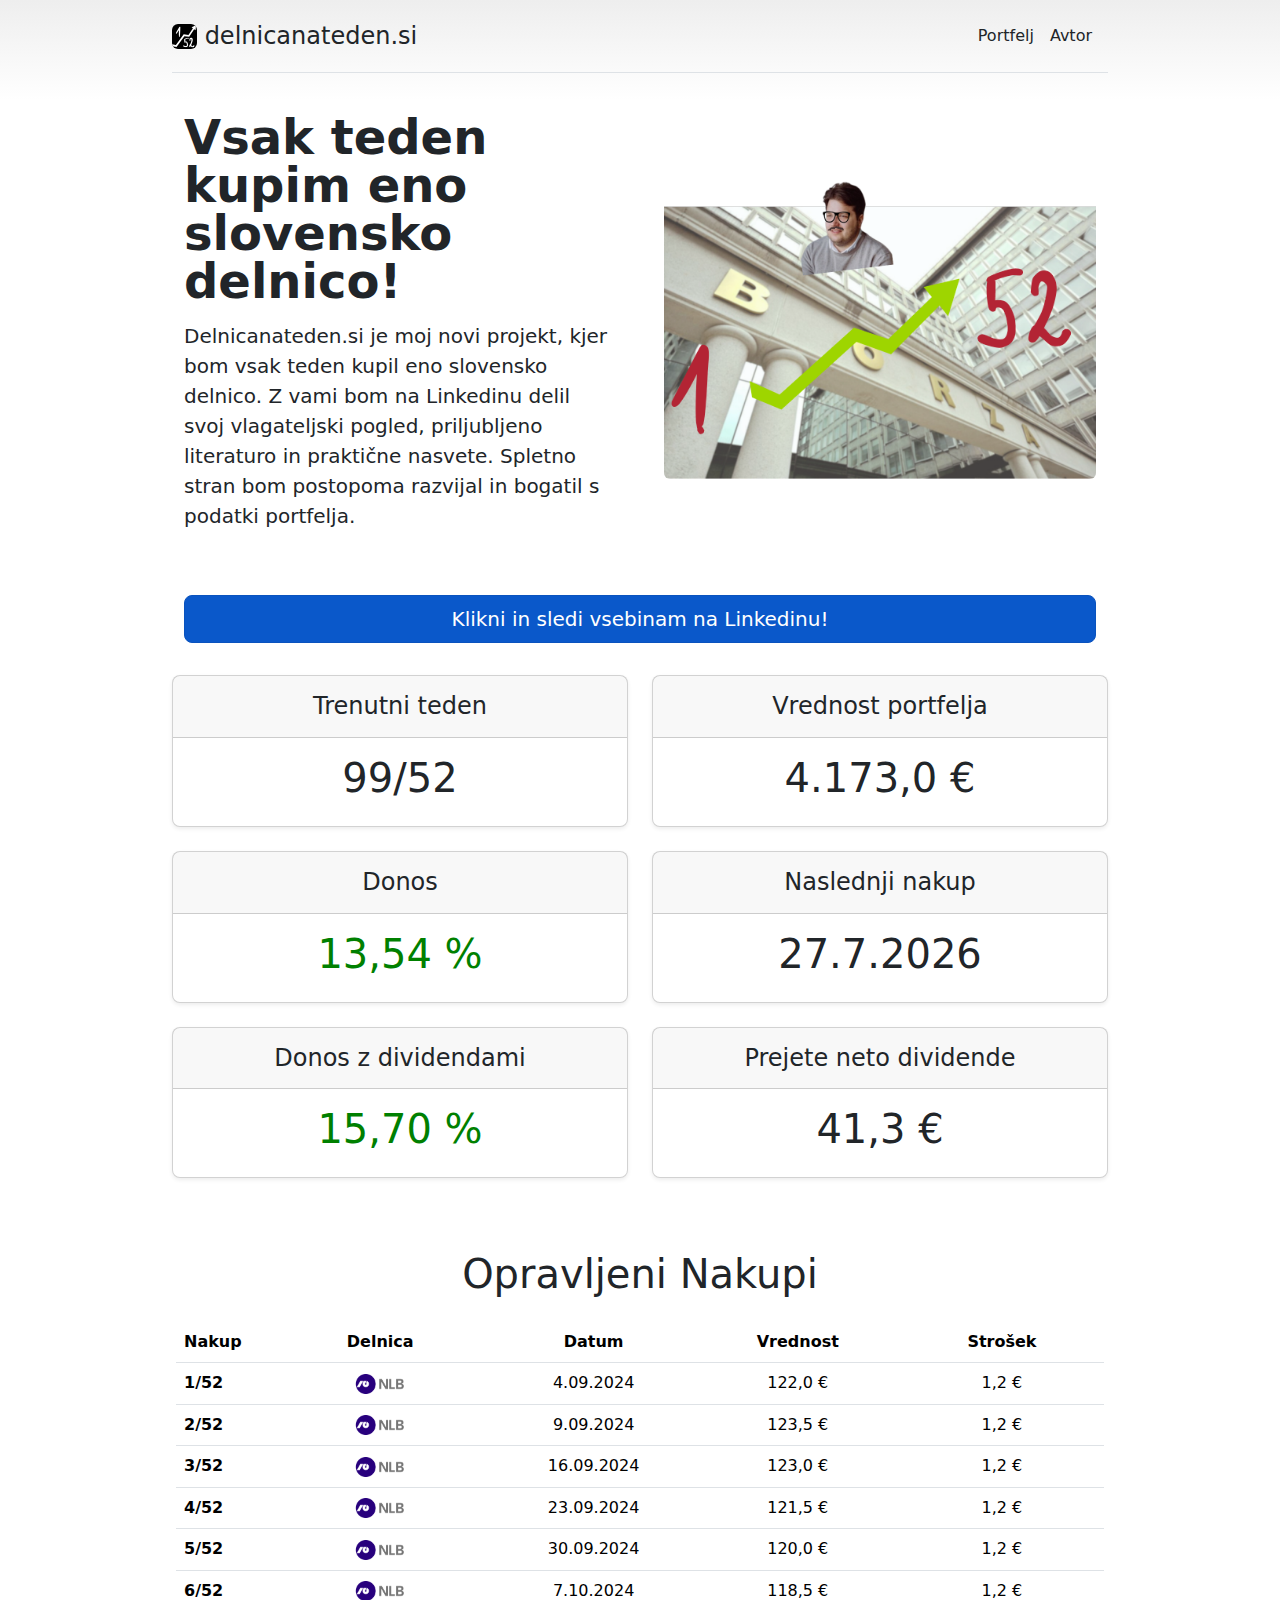
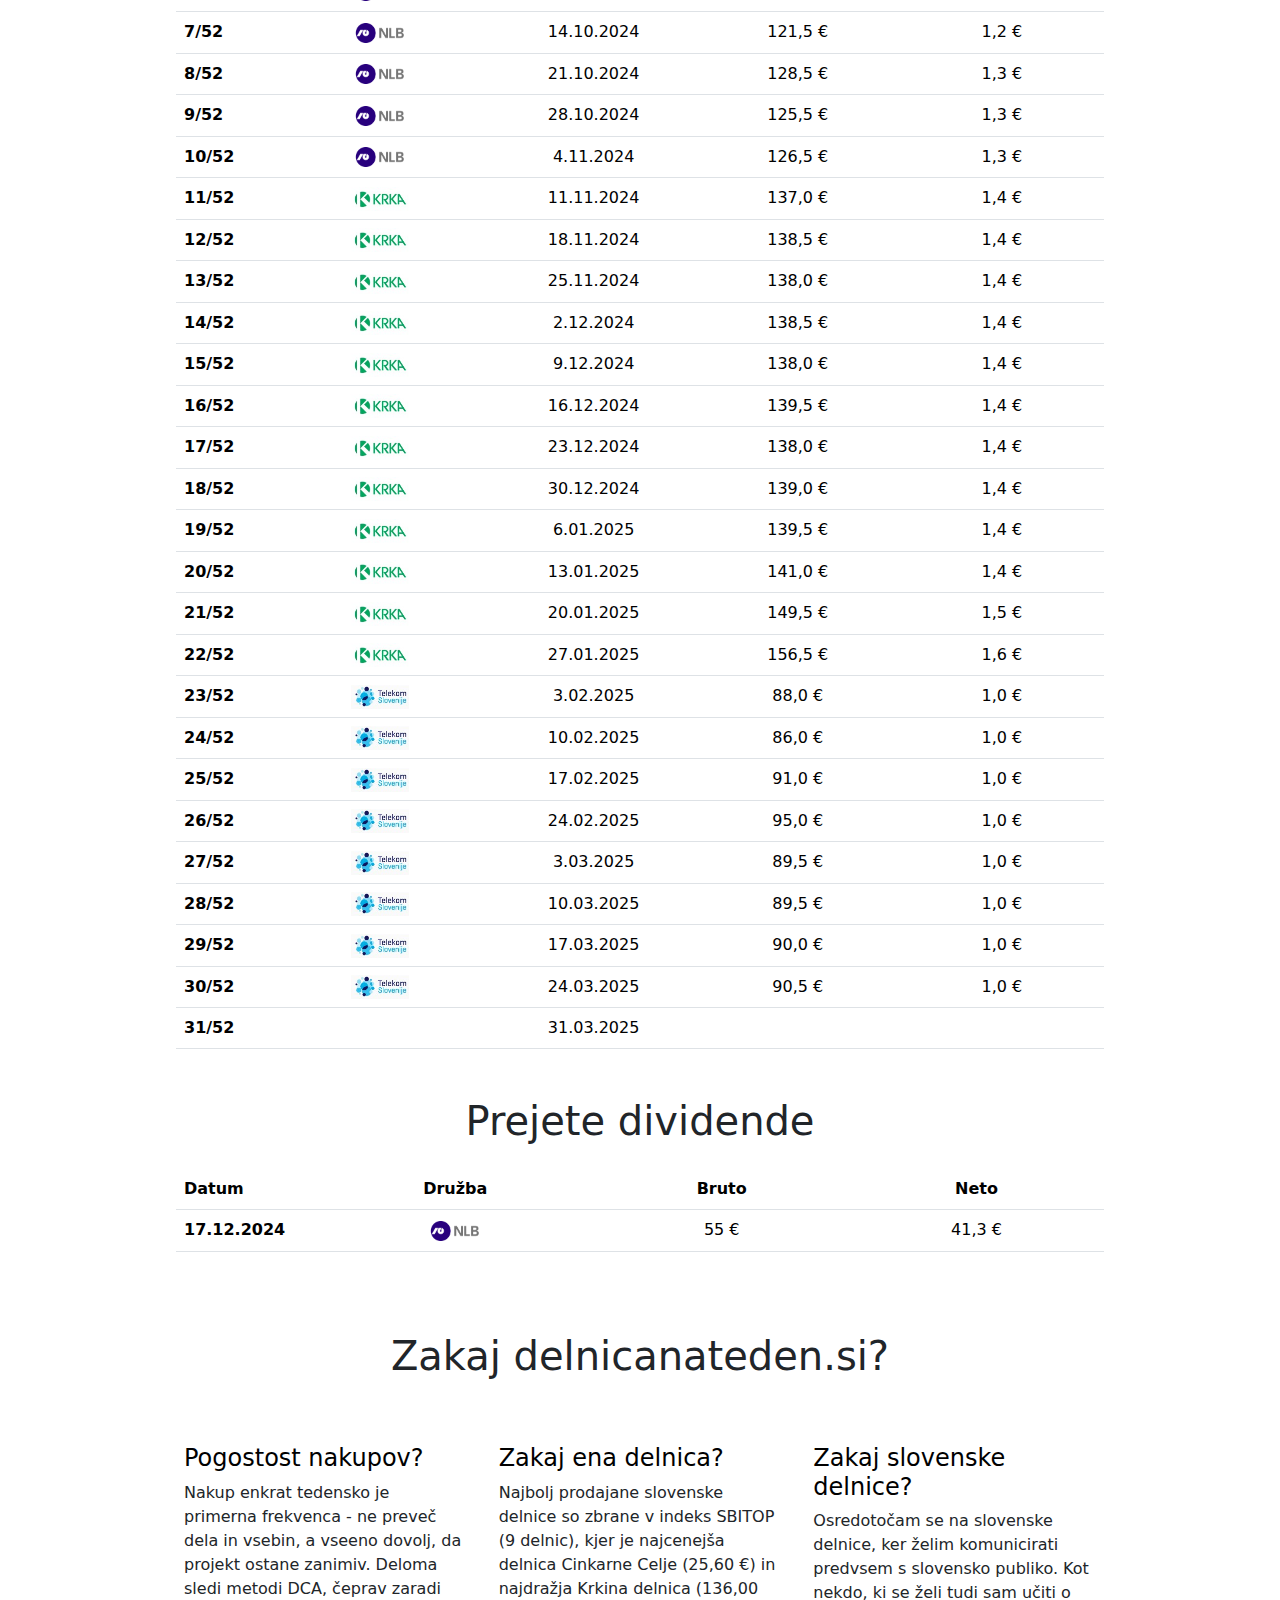
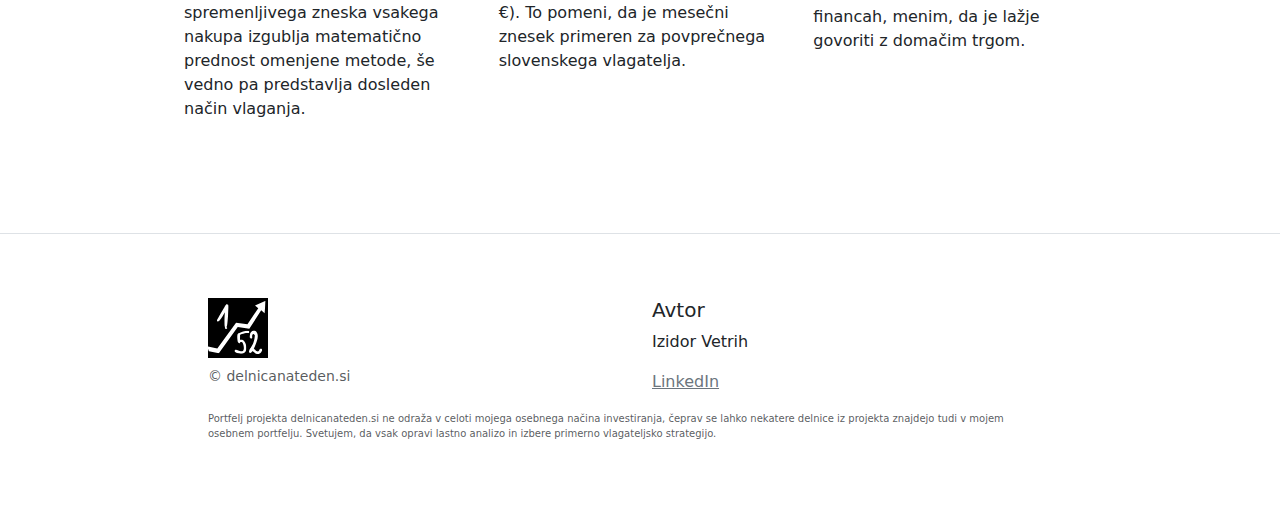
==== index.html @ e88f07f1 "linkedin, dividende, calcs" ====
<!DOCTYPE html>
<html lang="en">
  <head>
    <meta charset="UTF-8" />
    <meta name="viewport" content="width=device-width, initial-scale=1.0" />
    <title>delnicanateden.si</title>
    <link rel="icon" type="image/x-icon" href="./sources/favicon.ico" />
    <link
      href="https://cdn.jsdelivr.net/npm/bootstrap@5.3.3/dist/css/bootstrap.min.css"
      rel="stylesheet"
      integrity="sha384-QWTKZyjpPEjISv5WaRU9OFeRpok6YctnYmDr5pNlyT2bRjXh0JMhjY6hW+ALEwIH"
      crossorigin="anonymous"
    />
    <link href="./styles.css" rel="stylesheet" />
  </head>
  <body>
    <header>
      <div class="container py-3 mb-1 pb-0" id="header-fixed">
        <div
          class="d-flex flex-column flex-md-row align-items-center pb-3 mb-4 border-bottom"
        >
          <a
            href=""
            class="d-flex align-items-center text-dark text-decoration-none"
          >
            <img
              src="./sources/BW of delnicanateden logo 200px.svg"
              class="rounded"
              alt="bw-logo"
              height="25"
            />
            <span class="fs-4">&nbspdelnicanateden.si</span>
          </a>

          <nav class="d-inline-flex mt-2 mt-md-0 ms-md-auto">
            <a class="me-3 py-2 text-dark text-decoration-none" href="#portfelj"
              >Portfelj</a
            >
            <a class="me-3 py-2 text-dark text-decoration-none" href="#footer"
              >Avtor</a
            >
          </nav>
        </div>
      </div>
    </header>

    <section id="opis">
      <div class="container col-xxl-8 px-4 py-3">
        <div
          class="row flex-lg-row-reverse align-items-center g-5 pb-3 justify-content-center"
        >
          <div class="col-10 col-sm-8 col-lg-6">
            <img
              src="./sources/borza_mix.png"
              class="col-12 d-block mx-lg-auto img-fluid rounded"
              alt="borza"
              loading="lazy"
            />
          </div>

          <div class="col-lg-6">
            <h1 class="display-5 fw-bold lh-1 mb-3">
              Vsak teden kupim eno slovensko delnico!
            </h1>
            <p class="lead">
              Delnicanateden.si je moj novi projekt, kjer bom vsak teden kupil
              eno slovensko delnico. Z vami bom na Linkedinu delil svoj
              vlagateljski pogled, priljubljeno literaturo in praktične nasvete.
              Spletno stran bom postopoma razvijal in bogatil s podatki
              portfelja.
            </p>
          </div>
        </div>
      </div>
    </section>

    <div class="container col-xxl-8 px-4 py-3">
      <div class="d-grid">
        <a
          href="https://www.linkedin.com/in/ivetrih/"
          class="btn btn-primary btn-lg active"
          role="button"
          aria-pressed="true"
          >Klikni in sledi vsebinam na Linkedinu!</a
        >
      </div>
    </div>

    <section id="portfelj">
      <div class="container py-3">
        <div class="row row-cols-1 row-cols-md-2 mb-3 text-center">
          <div class="col">
            <div class="card mb-4 rounded-3 shadow-sm">
              <div class="card-header py-3">
                <h4 class="my-0 fw-normal">Trenutni teden</h4>
              </div>
              <div class="card-body">
                <h1 class="card-title pricing-card-title">0/52</h1>
              </div>
            </div>
          </div>
          <div class="col">
            <div class="card mb-4 rounded-3 shadow-sm">
              <div class="card-header py-3">
                <h4 class="my-0 fw-normal">Vrednost portfelja</h4>
              </div>
              <div class="card-body">
                <h1 class="card-title pricing-card-title">0,0 €</h1>
              </div>
            </div>
          </div>
          <div class="col">
            <div class="card mb-4 rounded-3 shadow-sm">
              <div class="card-header py-3">
                <h4 class="my-0 fw-normal">Donos</h4>
              </div>
              <div class="card-body">
                <h1 class="card-title pricing-card-title" id="rast-portfelja">
                  - %
                </h1>
              </div>
            </div>
          </div>
          <div class="col">
            <div class="card mb-4 rounded-3 shadow-sm">
              <div class="card-header py-3">
                <h4 class="my-0 fw-normal">Naslednji nakup</h4>
              </div>
              <div class="card-body">
                <h1 class="card-title pricing-card-title">DD.MM.YYYY</h1>
              </div>
            </div>
          </div>
          <div class="col">
            <div class="card mb-4 rounded-3 shadow-sm">
              <div class="card-header py-3">
                <h4 class="my-0 fw-normal">Donos z dividendami</h4>
              </div>
              <div class="card-body">
                <h1 class="card-title pricing-card-title" id="totalYield">
                  11,3
                </h1>
              </div>
            </div>
          </div>
          <div class="col">
            <div class="card mb-4 rounded-3 shadow-sm">
              <div class="card-header py-3">
                <h4 class="my-0 fw-normal">Prejete neto dividende</h4>
              </div>
              <div class="card-body">
                <h1 class="card-title pricing-card-title">a €</h1>
              </div>
            </div>
          </div>
        </div>
      </div>
    </section>

    <section id="nakupi">
      <div class="container py-3 px-3">
        <h2 class="display-6 text-center mb-4">Opravljeni Nakupi</h2>

        <div class="table-responsive">
          <table class="table text-center">
            <thead>
              <tr>
                <th style="width: 10%" class="text-start">Nakup</th>
                <th style="width: 24%">Delnica</th>
                <th style="width: 22%">Datum</th>
                <th style="width: 22%">Vrednost</th>
                <th style="width: 22%">Strošek</th>
              </tr>
            </thead>
            <tbody>
              <tr>
                <th scope="row" class="text-start">1/52</th>
                <td><img src="./sources/logo_NLB.png " class="logo" /></td>
                <td>4.09.2024</td>
                <td>122,0 €</td>
                <td>1,2 €</td>
              </tr>
              <tr>
                <th scope="row" class="text-start">2/52</th>
                <td><img src="./sources/logo_NLB.png " class="logo" /></td>
                <td>9.09.2024</td>
                <td>123,5 €</td>
                <td>1,2 €</td>
              </tr>
              <tr>
                <th scope="row" class="text-start">3/52</th>
                <td><img src="./sources/logo_NLB.png " class="logo" /></td>
                <td>16.09.2024</td>
                <td>123,0 €</td>
                <td>1,2 €</td>
              </tr>
              <tr>
                <th scope="row" class="text-start">4/52</th>
                <td><img src="./sources/logo_NLB.png " class="logo" /></td>
                <td>23.09.2024</td>
                <td>121,5 €</td>
                <td>1,2 €</td>
              </tr>
              <tr>
                <th scope="row" class="text-start">5/52</th>
                <td><img src="./sources/logo_NLB.png " class="logo" /></td>
                <td>30.09.2024</td>
                <td>120,0 €</td>
                <td>1,2 €</td>
              </tr>
              <tr>
                <th scope="row" class="text-start">6/52</th>
                <td><img src="./sources/logo_NLB.png " class="logo" /></td>
                <td>7.10.2024</td>
                <td>118,5 €</td>
                <td>1,2 €</td>
              </tr>
              <tr>
                <th scope="row" class="text-start">7/52</th>
                <td><img src="./sources/logo_NLB.png " class="logo" /></td>
                <td>14.10.2024</td>
                <td>121,5 €</td>
                <td>1,2 €</td>
              </tr>
              <tr>
                <th scope="row" class="text-start">8/52</th>
                <td><img src="./sources/logo_NLB.png " class="logo" /></td>
                <td>21.10.2024</td>
                <td>128,5 €</td>
                <td>1,3 €</td>
              </tr>
              <tr>
                <th scope="row" class="text-start">9/52</th>
                <td><img src="./sources/logo_NLB.png " class="logo" /></td>
                <td>28.10.2024</td>
                <td>125,5 €</td>
                <td>1,3 €</td>
              </tr>
              <tr>
                <th scope="row" class="text-start">10/52</th>
                <td><img src="./sources/logo_NLB.png " class="logo" /></td>
                <td>4.11.2024</td>
                <td>126,5 €</td>
                <td>1,3 €</td>
              </tr>
              <tr>
                <th scope="row" class="text-start">11/52</th>
                <td><img src="./sources/logo_KRKA.jpg" class="logo" /></td>
                <td>11.11.2024</td>
                <td>137,0 €</td>
                <td>1,4 €</td>
              </tr>
              <tr>
                <th scope="row" class="text-start">12/52</th>
                <td><img src="./sources/logo_KRKA.jpg" class="logo" /></td>
                <td>18.11.2024</td>
                <td>138,5 €</td>
                <td>1,4 €</td>
              </tr>
              <tr>
                <th scope="row" class="text-start">13/52</th>
                <td><img src="./sources/logo_KRKA.jpg" class="logo" /></td>
                <td>25.11.2024</td>
                <td>138,0 €</td>
                <td>1,4 €</td>
              </tr>
              <tr>
                <th scope="row" class="text-start">14/52</th>
                <td><img src="./sources/logo_KRKA.jpg" class="logo" /></td>
                <td>2.12.2024</td>
                <td>138,5 €</td>
                <td>1,4 €</td>
              </tr>
              <tr>
                <th scope="row" class="text-start">15/52</th>
                <td><img src="./sources/logo_KRKA.jpg" class="logo" /></td>
                <td>9.12.2024</td>
                <td>138,0 €</td>
                <td>1,4 €</td>
              </tr>
              <tr>
                <th scope="row" class="text-start">16/52</th>
                <td><img src="./sources/logo_KRKA.jpg" class="logo" /></td>
                <td>16.12.2024</td>
                <td>139,5 €</td>
                <td>1,4 €</td>
              </tr>
              <tr>
                <th scope="row" class="text-start">17/52</th>
                <td><img src="./sources/logo_KRKA.jpg" class="logo" /></td>
                <td>23.12.2024</td>
                <td>138,0 €</td>
                <td>1,4 €</td>
              </tr>
              <tr>
                <th scope="row" class="text-start">18/52</th>
                <td><img src="./sources/logo_KRKA.jpg" class="logo" /></td>
                <td>30.12.2024</td>
                <td>139,0 €</td>
                <td>1,4 €</td>
              </tr>
              <tr>
                <th scope="row" class="text-start">19/52</th>
                <td><img src="./sources/logo_KRKA.jpg" class="logo" /></td>
                <td>6.01.2025</td>
                <td>139,5 €</td>
                <td>1,4 €</td>
              </tr>
              <tr>
                <th scope="row" class="text-start">20/52</th>
                <td><img src="./sources/logo_KRKA.jpg" class="logo" /></td>
                <td>13.01.2025</td>
                <td>141,0 €</td>
                <td>1,4 €</td>
              </tr>
              <tr>
                <th scope="row" class="text-start">21/52</th>
                <td><img src="./sources/logo_KRKA.jpg" class="logo" /></td>
                <td>20.01.2025</td>
                <td>149,5 €</td>
                <td>1,5 €</td>
              </tr>
              <tr>
                <th scope="row" class="text-start">22/52</th>
                <td><img src="./sources/logo_KRKA.jpg" class="logo" /></td>
                <td>27.01.2025</td>
                <td>156,5 €</td>
                <td>1,6 €</td>
              </tr>
              <tr>
                <th scope="row" class="text-start">23/52</th>
                <td><img src="./sources/logo_TLSG.jpg" class="logo" /></td>
                <td>3.02.2025</td>
                <td>88,0 €</td>
                <td>1,0 €</td>
              </tr>
              <tr>
                <th scope="row" class="text-start">24/52</th>
                <td><img src="./sources/logo_TLSG.jpg" class="logo" /></td>
                <td>10.02.2025</td>
                <td>86,0 €</td>
                <td>1,0 €</td>
              </tr>
              <tr>
                <th scope="row" class="text-start">25/52</th>
                <td><img src="./sources/logo_TLSG.jpg" class="logo" /></td>
                <td>17.02.2025</td>
                <td>91,0 €</td>
                <td>1,0 €</td>
              </tr>
              <tr>
                <th scope="row" class="text-start">26/52</th>
                <td><img src="./sources/logo_TLSG.jpg" class="logo" /></td>
                <td>24.02.2025</td>
                <td>95,0 €</td>
                <td>1,0 €</td>
              </tr>
              <tr>
                <th scope="row" class="text-start">27/52</th>
                <td><img src="./sources/logo_TLSG.jpg" class="logo" /></td>
                <td>3.03.2025</td>
                <td>89,5 €</td>
                <td>1,0 €</td>
              </tr>
              <tr>
                <th scope="row" class="text-start">28/52</th>
                <td><img src="./sources/logo_TLSG.jpg" class="logo" /></td>
                <td>10.03.2025</td>
                <td>89,5 €</td>
                <td>1,0 €</td>
              </tr>
              <tr>
                <th scope="row" class="text-start">29/52</th>
                <td><img src="./sources/logo_TLSG.jpg" class="logo" /></td>
                <td>17.03.2025</td>
                <td>90,0 €</td>
                <td>1,0 €</td>
              </tr>
              <tr>
                <th scope="row" class="text-start">30/52</th>
                <td><img src="./sources/logo_TLSG.jpg" class="logo" /></td>
                <td>24.03.2025</td>
                <td>90,5 €</td>
                <td>1,0 €</td>
              </tr>
              <tr>
                <th scope="row" class="text-start">31/52</th>
                <td></td>
                <td>31.03.2025</td>
                <td></td>
                <td></td>
              </tr>
            </tbody>
          </table>
        </div>
      </div>
    </section>

    <section id="nakupi">
      <div class="container py-3 px-3">
        <h2 class="display-6 text-center mb-4">Prejete dividende</h2>

        <div class="table-responsive">
          <table class="table text-center">
            <thead>
              <tr>
                <th style="width: 10%" class="text-start">Datum</th>
                <th style="width: 24%">Družba</th>
                <th style="width: 22%">Bruto</th>
                <th style="width: 22%">Neto</th>
              </tr>
            </thead>
            <tbody>
              <tr>
                <th scope="row" class="text-start">17.12.2024</th>
                <td><img src="./sources/logo_NLB.png " class="logo" /></td>
                <td>55 €</td>
                <td>41,3 €</td>
              </tr>
            </tbody>
          </table>
        </div>
      </div>
    </section>

    <section id="osnove">
      <h2 class="display-6 text-center mt-5 mb-0">Zakaj delnicanateden.si?</h2>
      <div class="container py-3 px-3 pb-0">
        <div class="row g-3 py-5 row-cols-1 row-cols-lg-3">
          <div class="col d-flex align-items-start px-3">
            <div>
              <h3 class="fs-4 text-body-emphasis">Pogostost nakupov?</h3>
              <p>
                Nakup enkrat tedensko je primerna frekvenca - ne preveč dela in
                vsebin, a vseeno dovolj, da projekt ostane zanimiv. Deloma sledi
                metodi DCA, čeprav zaradi spremenljivega zneska vsakega nakupa
                izgublja matematično prednost omenjene metode, še vedno pa
                predstavlja dosleden način vlaganja.
              </p>
            </div>
          </div>
          <div class="col d-flex align-items-start px-3">
            <div>
              <h3 class="fs-4 text-body-emphasis">Zakaj ena delnica?</h3>
              <p>
                Najbolj prodajane slovenske delnice so zbrane v indeks SBITOP (9
                delnic), kjer je najcenejša delnica Cinkarne Celje (25,60 €) in
                najdražja Krkina delnica (136,00 €). To pomeni, da je mesečni
                znesek primeren za povprečnega slovenskega vlagatelja.
              </p>
            </div>
          </div>
          <div class="col d-flex align-items-start px-3">
            <div>
              <h3 class="fs-4 text-body-emphasis">Zakaj slovenske delnice?</h3>
              <p>
                Osredotočam se na slovenske delnice, ker želim komunicirati
                predvsem s slovensko publiko. Kot nekdo, ki se želi tudi sam
                učiti o financah, menim, da je lažje govoriti z domačim trgom.
              </p>
            </div>
          </div>
        </div>
      </div>
    </section>

    <section id="footer">
      <footer class="pt-4 my-md-5 pt-md-5 border-top">
        <div class="container py-3 px-5">
          <div class="row">
            <div class="col-12 col-md-6">
              <img
                class="mb-2"
                src="./sources/BW of delnicanateden logo 200px.svg"
                alt=""
                width="60"
              />
              <small class="d-block mb-3 text-muted">© delnicanateden.si</small>
            </div>
            <div class="col-12 col-md-6">
              <h5>Avtor</h5>
              <ul class="list-unstyled text-small mb-1">
                <li>
                  <p>Izidor Vetrih</p>
                </li>
                <li class="mb-1">
                  <a
                    class="link-secondary"
                    href="https://www.linkedin.com/in/ivetrih/"
                    >LinkedIn</a
                  >
                </li>
              </ul>
            </div>
            <div class="row pt-2">
              <p class="text-muted" id="disclaimer">
                Portfelj projekta delnicanateden.si ne odraža v celoti mojega
                osebnega načina investiranja, čeprav se lahko nekatere delnice
                iz projekta znajdejo tudi v mojem osebnem portfelju. Svetujem,
                da vsak opravi lastno analizo in izbere primerno vlagateljsko
                strategijo.
              </p>
            </div>
          </div>
        </div>
      </footer>
    </section>
    <script
      src="https://cdn.jsdelivr.net/npm/bootstrap@5.3.3/dist/js/bootstrap.bundle.min.js"
      integrity="sha384-YvpcrYf0tY3lHB60NNkmXc5s9fDVZLESaAA55NDzOxhy9GkcIdslK1eN7N6jIeHz"
      crossorigin="anonymous"
    ></script>
    <script src="https://ajax.googleapis.com/ajax/libs/jquery/3.7.1/jquery.min.js"></script>
    <script src="/index.js"></script>
    <script
      async
      src="https://scripts.simpleanalyticscdn.com/latest.js"
    ></script>
  </body>
</html>
---- styles.css ----
body {
  background-image: linear-gradient(180deg, #eee, #fff 100px, #fff);
}

.container {
  max-width: 960px;
}

.logo {
  height: 24px;
}

#disclaimer {
  font-size: x-small;
}
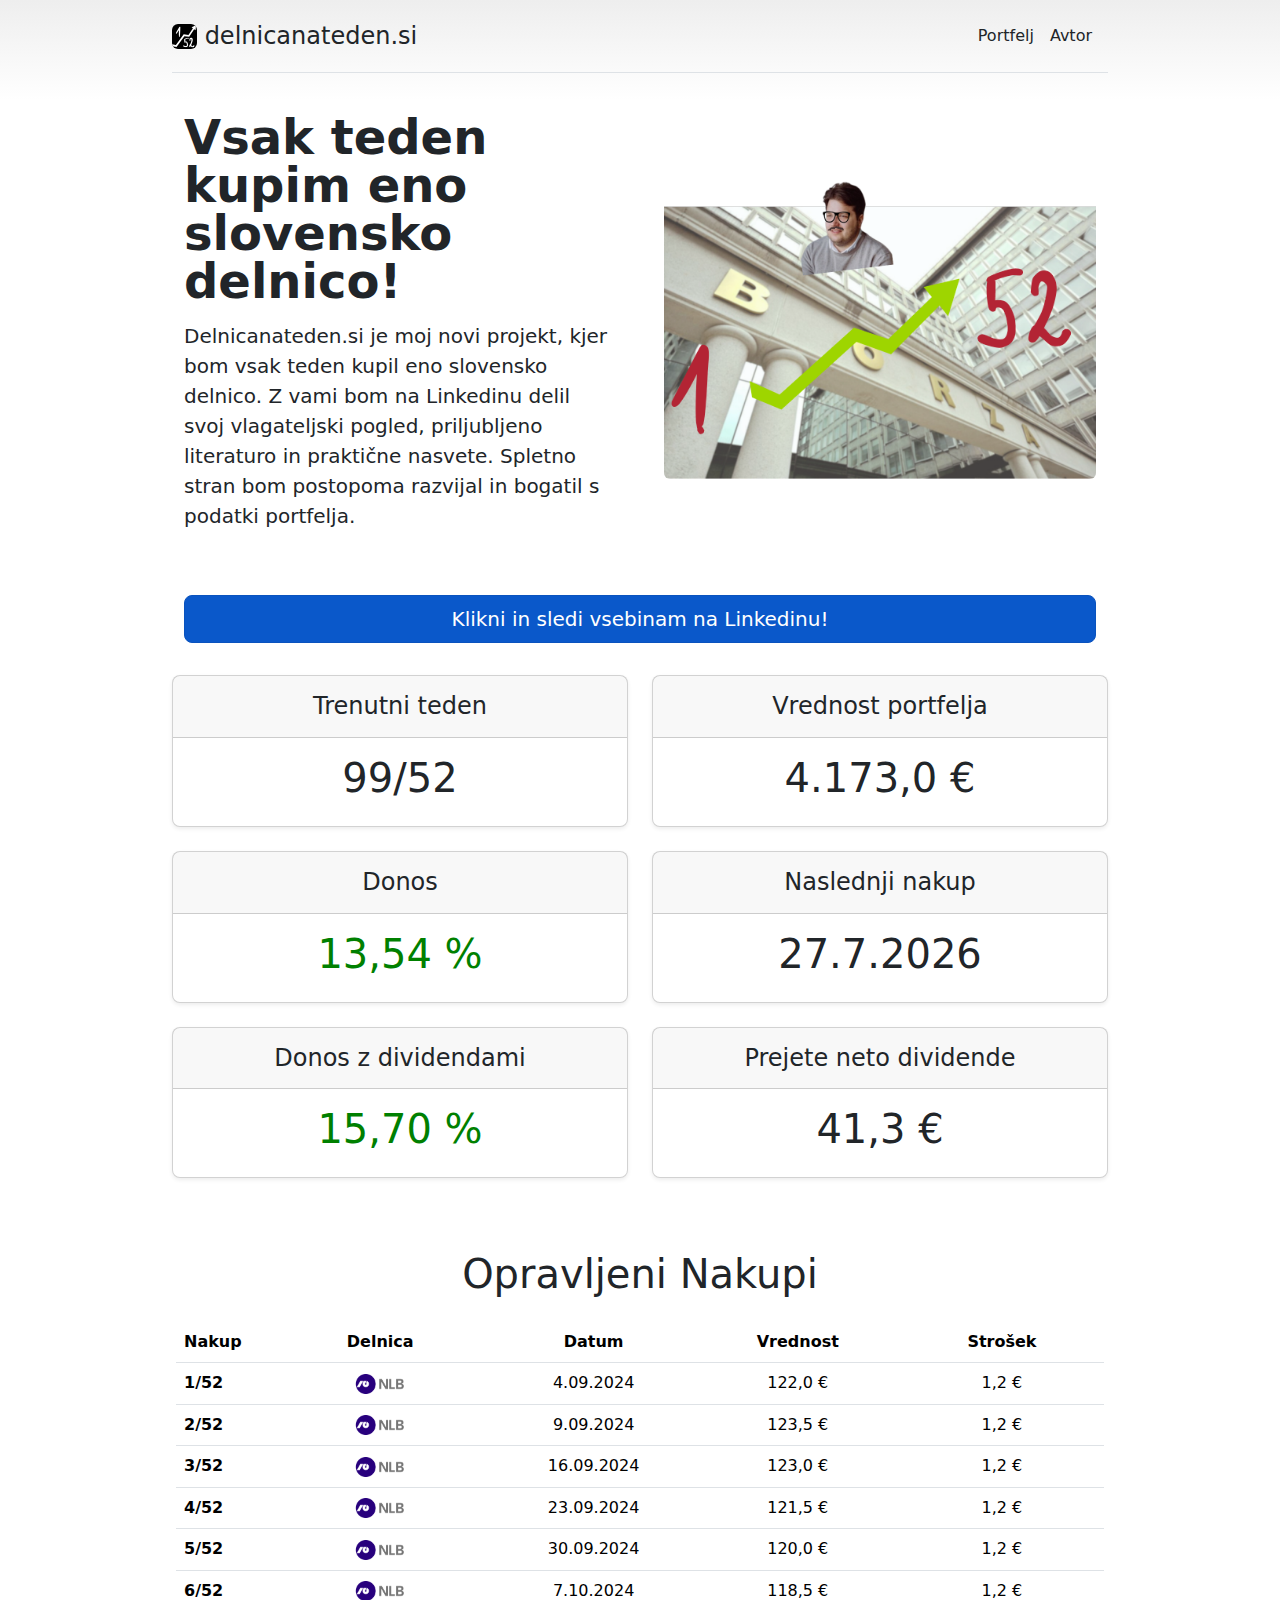
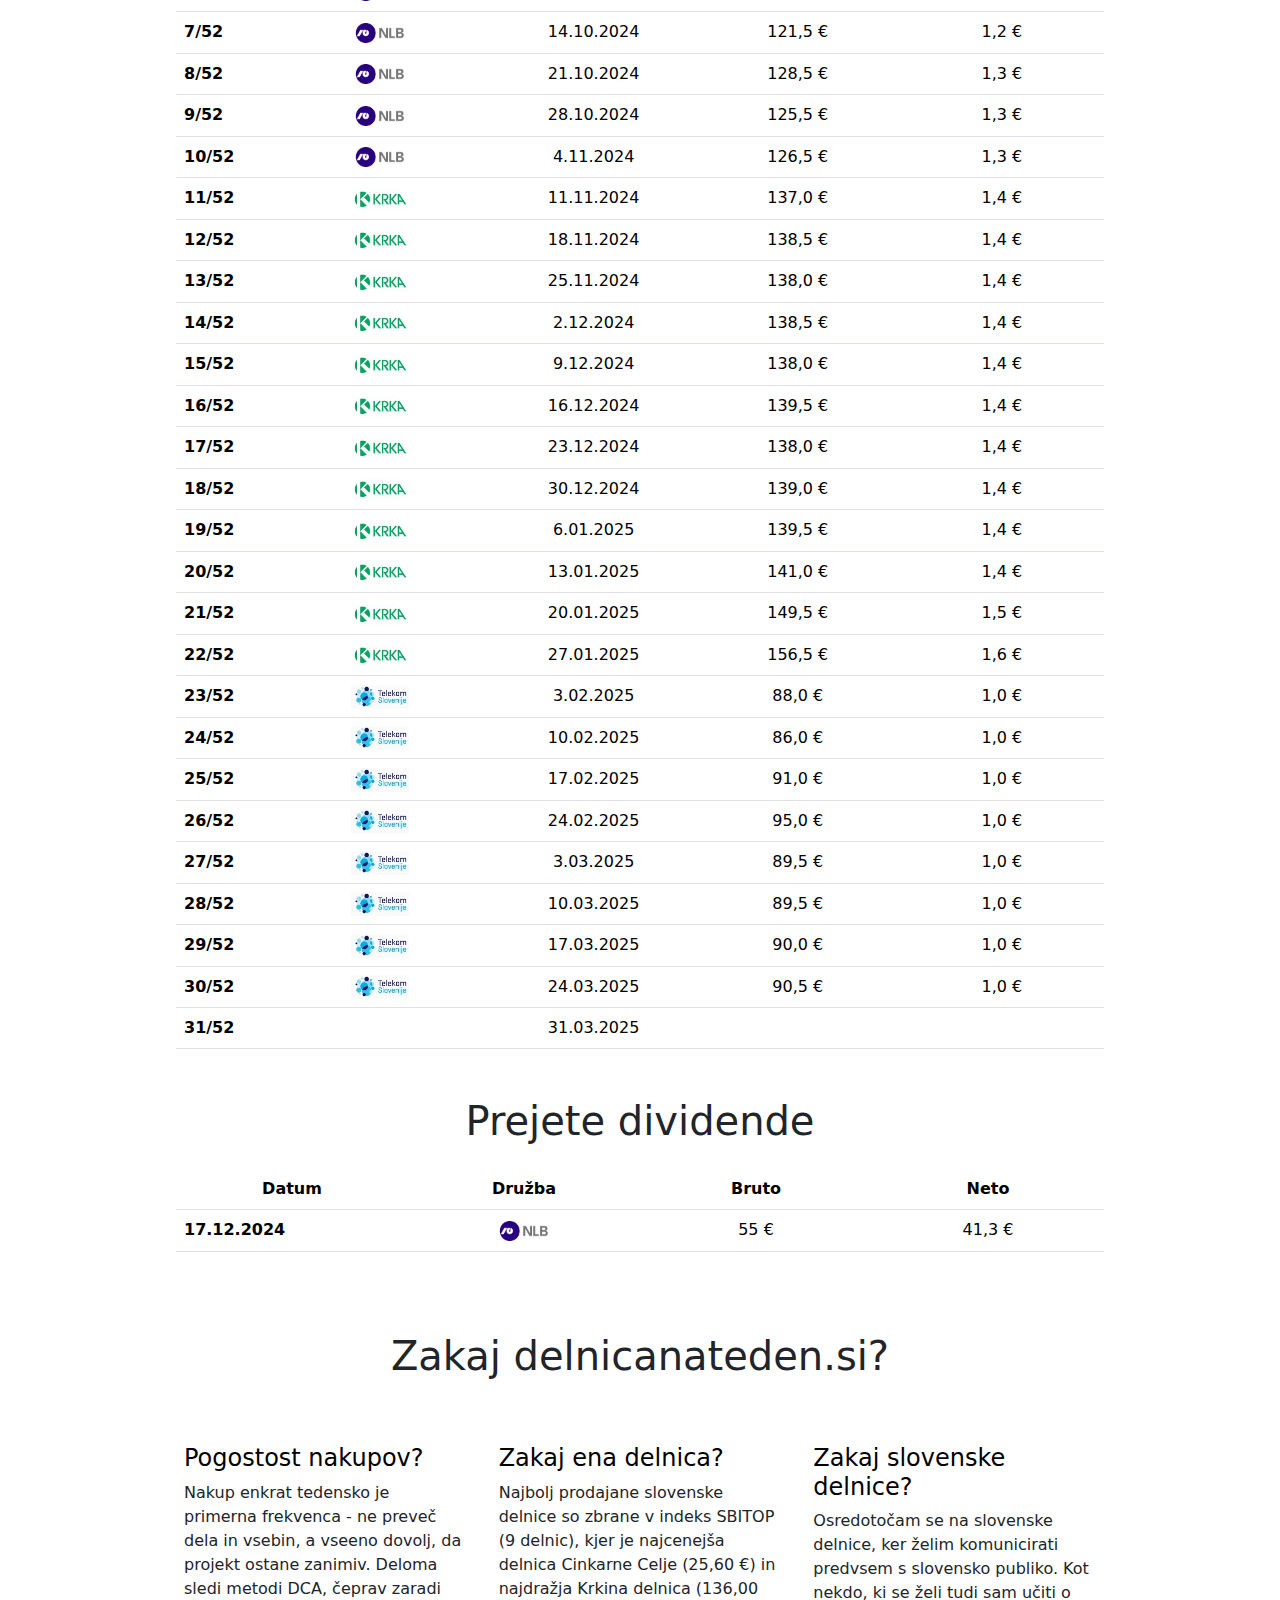
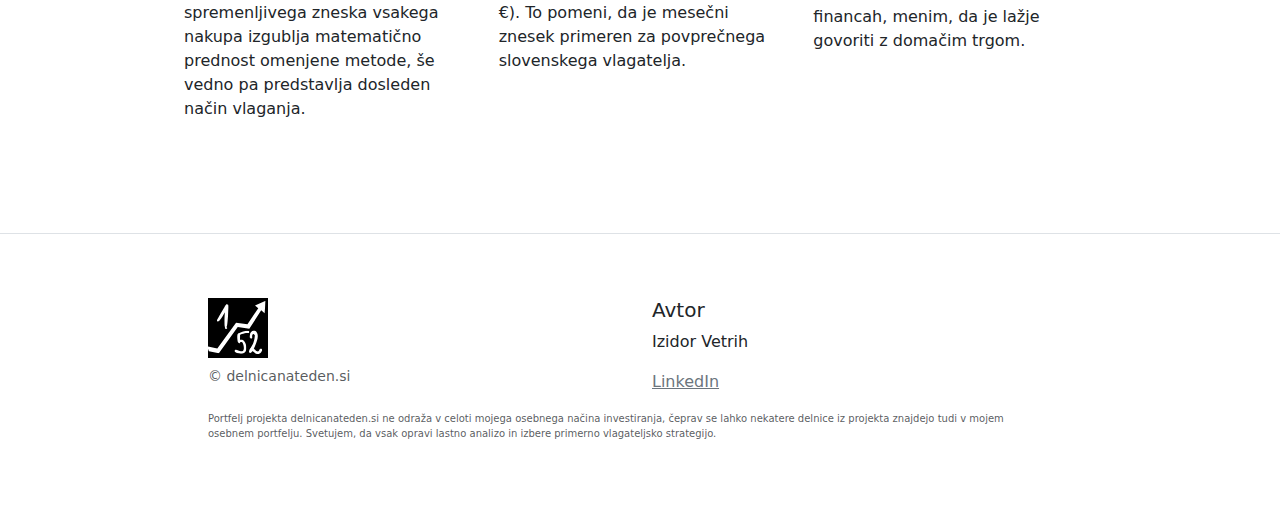
==== commit 60b6b2b9: "html update" ====
--- a/index.html
+++ b/index.html
@@ -404,10 +404,10 @@
           <table class="table text-center">
             <thead>
               <tr>
-                <th style="width: 10%" class="text-start">Datum</th>
-                <th style="width: 24%">Družba</th>
-                <th style="width: 22%">Bruto</th>
-                <th style="width: 22%">Neto</th>
+                <th style="width: 25%" class="text-center">Datum</th>
+                <th style="width: 25%">Družba</th>
+                <th style="width: 25%">Bruto</th>
+                <th style="width: 25%">Neto</th>
               </tr>
             </thead>
             <tbody>
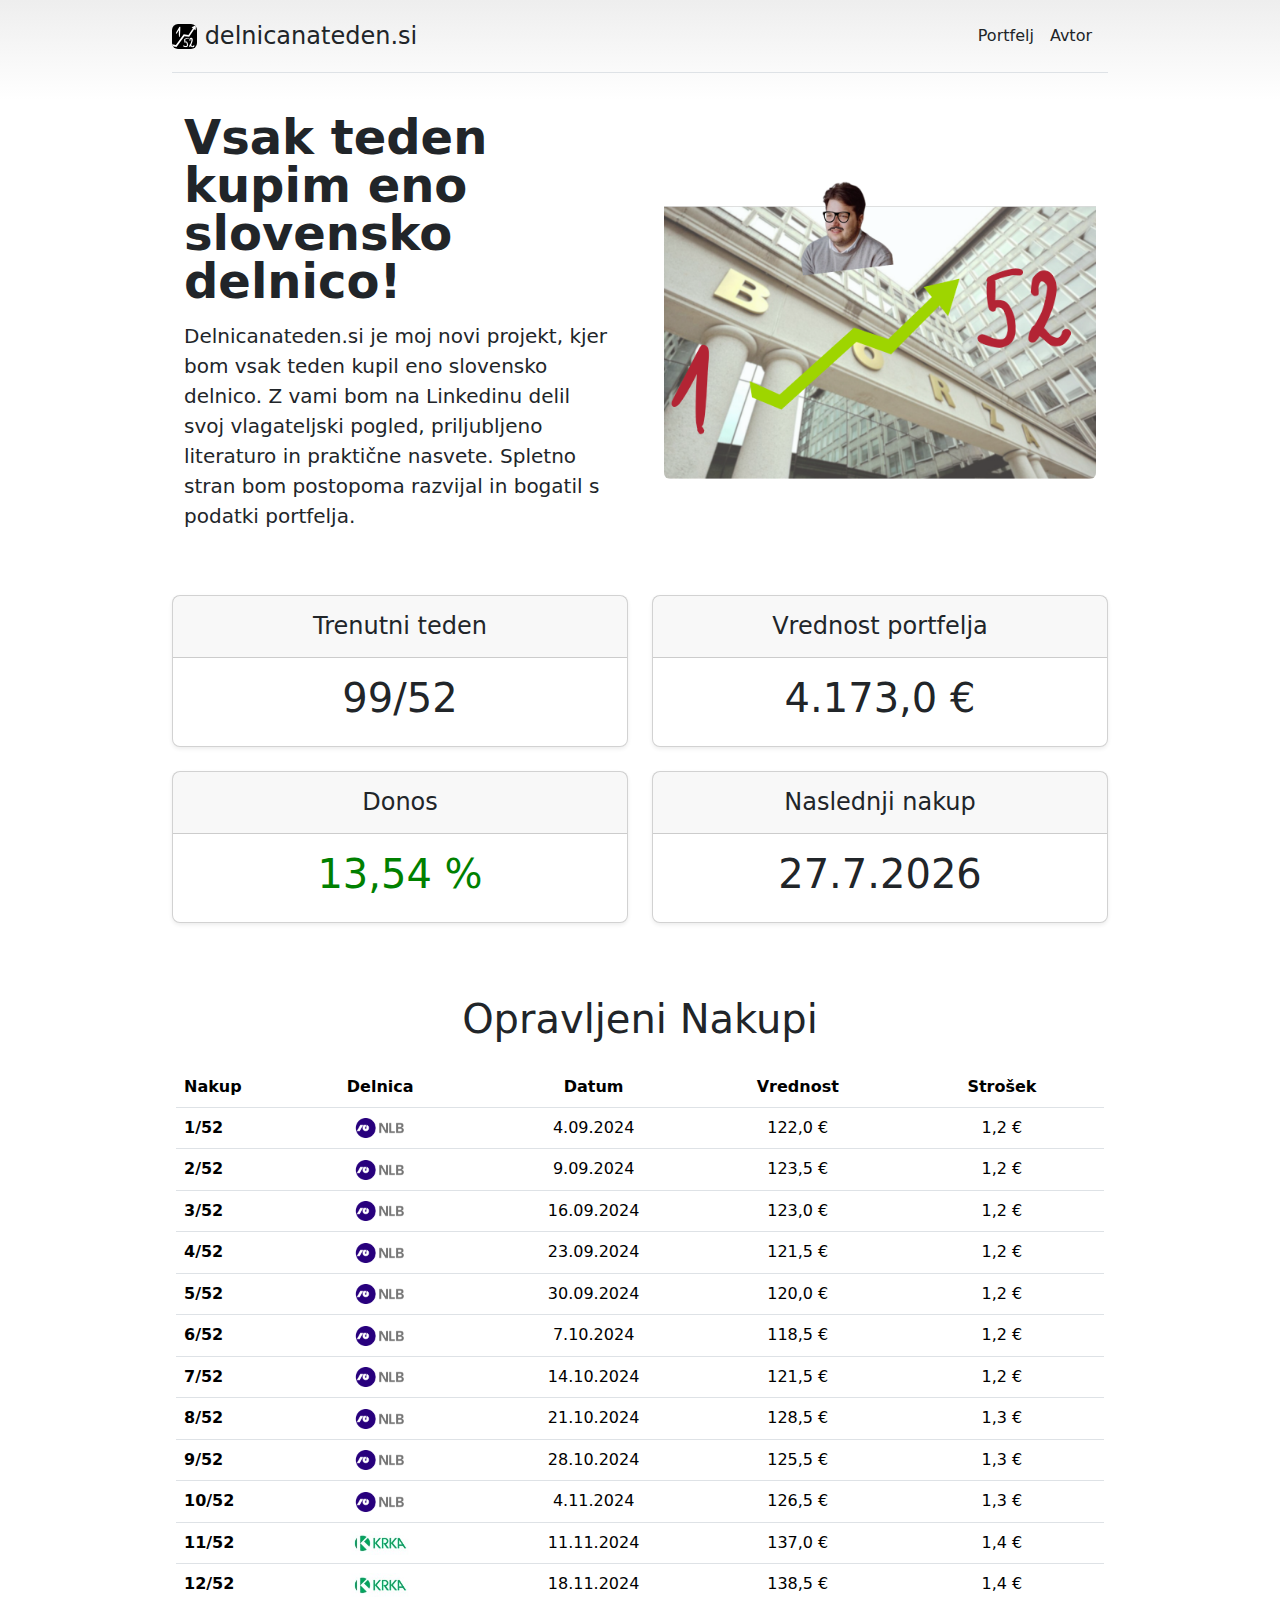
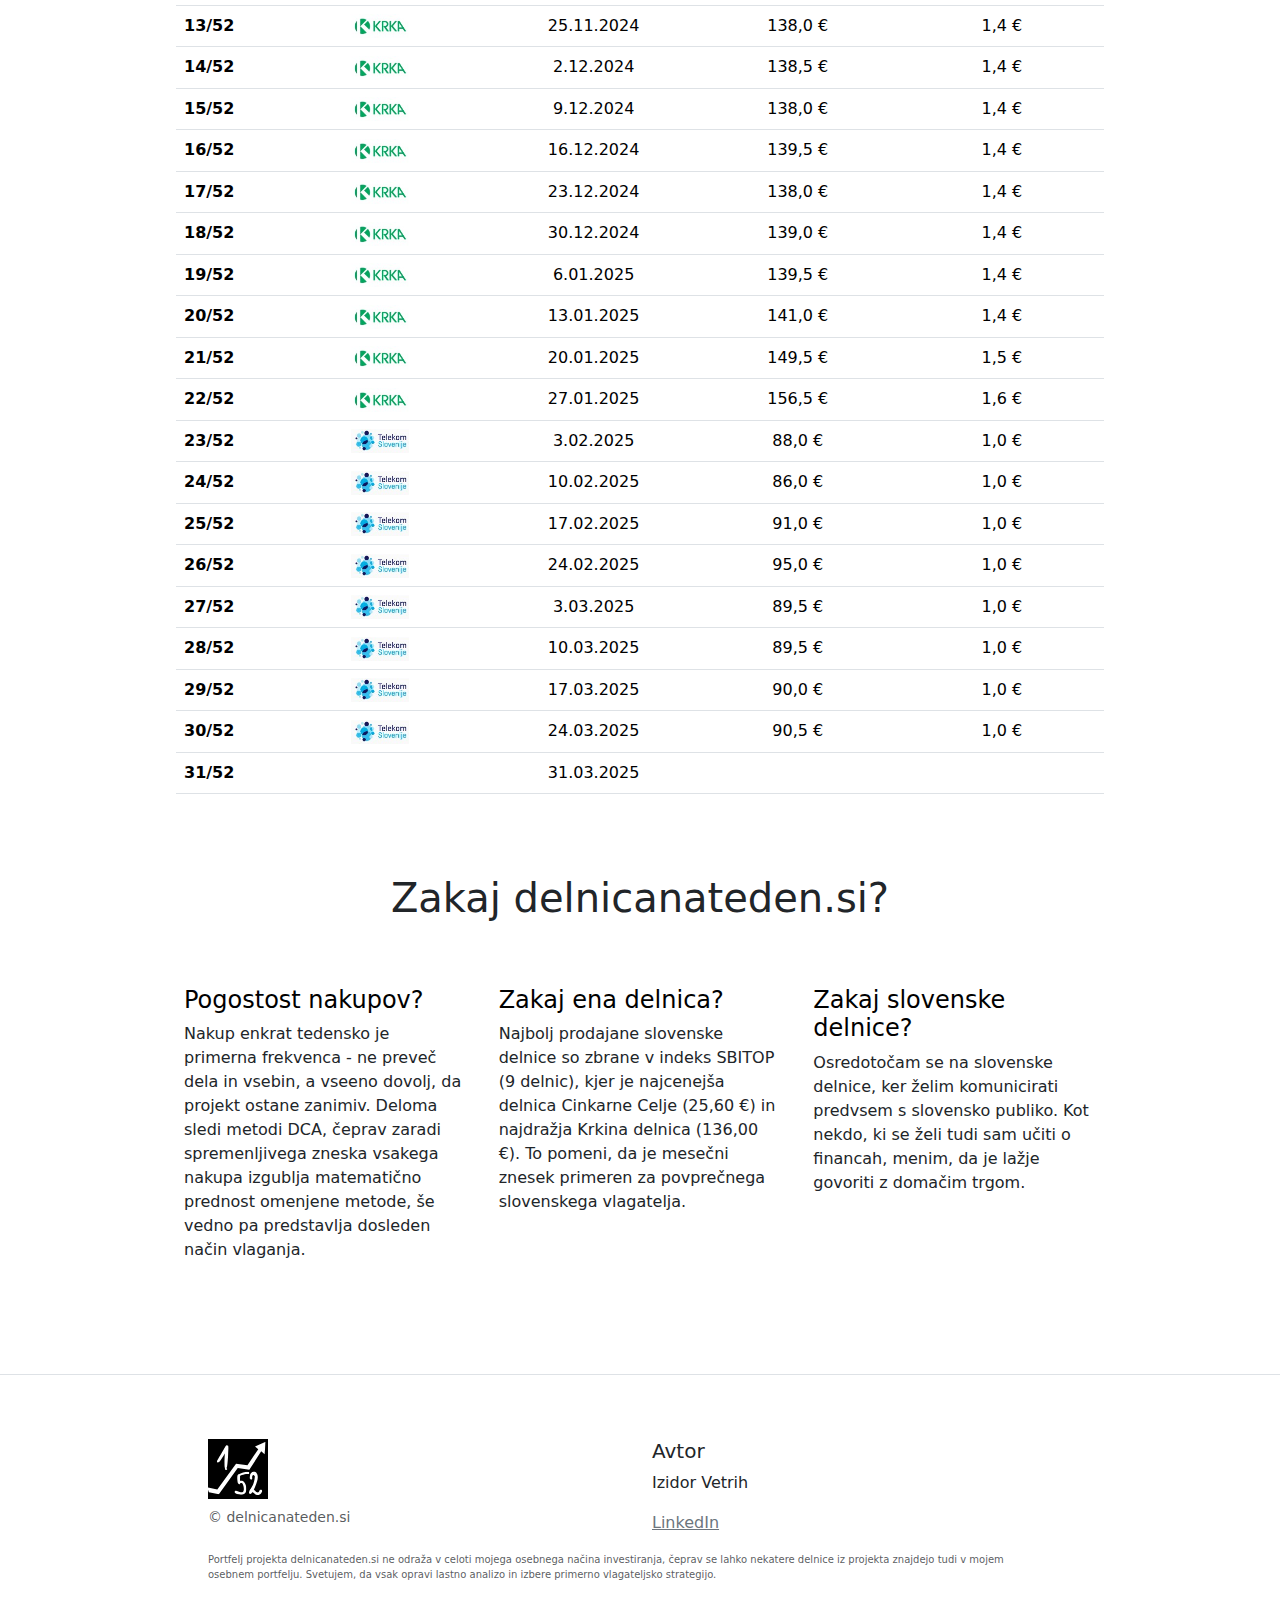
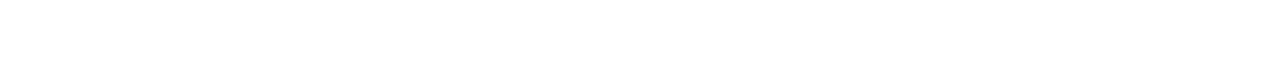
==== commit ea5b7205: "Revert "Dev03"" ====
--- a/index.html
+++ b/index.html
@@ -74,18 +74,6 @@
       </div>
     </section>
 
-    <div class="container col-xxl-8 px-4 py-3">
-      <div class="d-grid">
-        <a
-          href="https://www.linkedin.com/in/ivetrih/"
-          class="btn btn-primary btn-lg active"
-          role="button"
-          aria-pressed="true"
-          >Klikni in sledi vsebinam na Linkedinu!</a
-        >
-      </div>
-    </div>
-
     <section id="portfelj">
       <div class="container py-3">
         <div class="row row-cols-1 row-cols-md-2 mb-3 text-center">
@@ -127,29 +115,7 @@
                 <h4 class="my-0 fw-normal">Naslednji nakup</h4>
               </div>
               <div class="card-body">
-                <h1 class="card-title pricing-card-title">DD.MM.YYYY</h1>
-              </div>
-            </div>
-          </div>
-          <div class="col">
-            <div class="card mb-4 rounded-3 shadow-sm">
-              <div class="card-header py-3">
-                <h4 class="my-0 fw-normal">Donos z dividendami</h4>
-              </div>
-              <div class="card-body">
-                <h1 class="card-title pricing-card-title" id="totalYield">
-                  11,3
-                </h1>
-              </div>
-            </div>
-          </div>
-          <div class="col">
-            <div class="card mb-4 rounded-3 shadow-sm">
-              <div class="card-header py-3">
-                <h4 class="my-0 fw-normal">Prejete neto dividende</h4>
-              </div>
-              <div class="card-body">
-                <h1 class="card-title pricing-card-title">a €</h1>
+                <h1 class="card-title pricing-card-title">21.10.2024</h1>
               </div>
             </div>
           </div>
@@ -187,6 +153,9 @@
                 <td>123,5 €</td>
                 <td>1,2 €</td>
               </tr>
+            </tbody>
+
+            <tbody>
               <tr>
                 <th scope="row" class="text-start">3/52</th>
                 <td><img src="./sources/logo_NLB.png " class="logo" /></td>
@@ -389,33 +358,6 @@
                 <td>31.03.2025</td>
                 <td></td>
                 <td></td>
-              </tr>
-            </tbody>
-          </table>
-        </div>
-      </div>
-    </section>
-
-    <section id="nakupi">
-      <div class="container py-3 px-3">
-        <h2 class="display-6 text-center mb-4">Prejete dividende</h2>
-
-        <div class="table-responsive">
-          <table class="table text-center">
-            <thead>
-              <tr>
-                <th style="width: 25%" class="text-center">Datum</th>
-                <th style="width: 25%">Družba</th>
-                <th style="width: 25%">Bruto</th>
-                <th style="width: 25%">Neto</th>
-              </tr>
-            </thead>
-            <tbody>
-              <tr>
-                <th scope="row" class="text-start">17.12.2024</th>
-                <td><img src="./sources/logo_NLB.png " class="logo" /></td>
-                <td>55 €</td>
-                <td>41,3 €</td>
               </tr>
             </tbody>
           </table>
@@ -455,8 +397,8 @@
               <h3 class="fs-4 text-body-emphasis">Zakaj slovenske delnice?</h3>
               <p>
                 Osredotočam se na slovenske delnice, ker želim komunicirati
-                predvsem s slovensko publiko. Kot nekdo, ki se želi tudi sam
-                učiti o financah, menim, da je lažje govoriti z domačim trgom.
+                predvsem s slovensko publiko. Kot nekdo, ki se želi tudi sam učiti o
+                financah, menim, da je lažje govoriti z domačim trgom.
               </p>
             </div>
           </div>
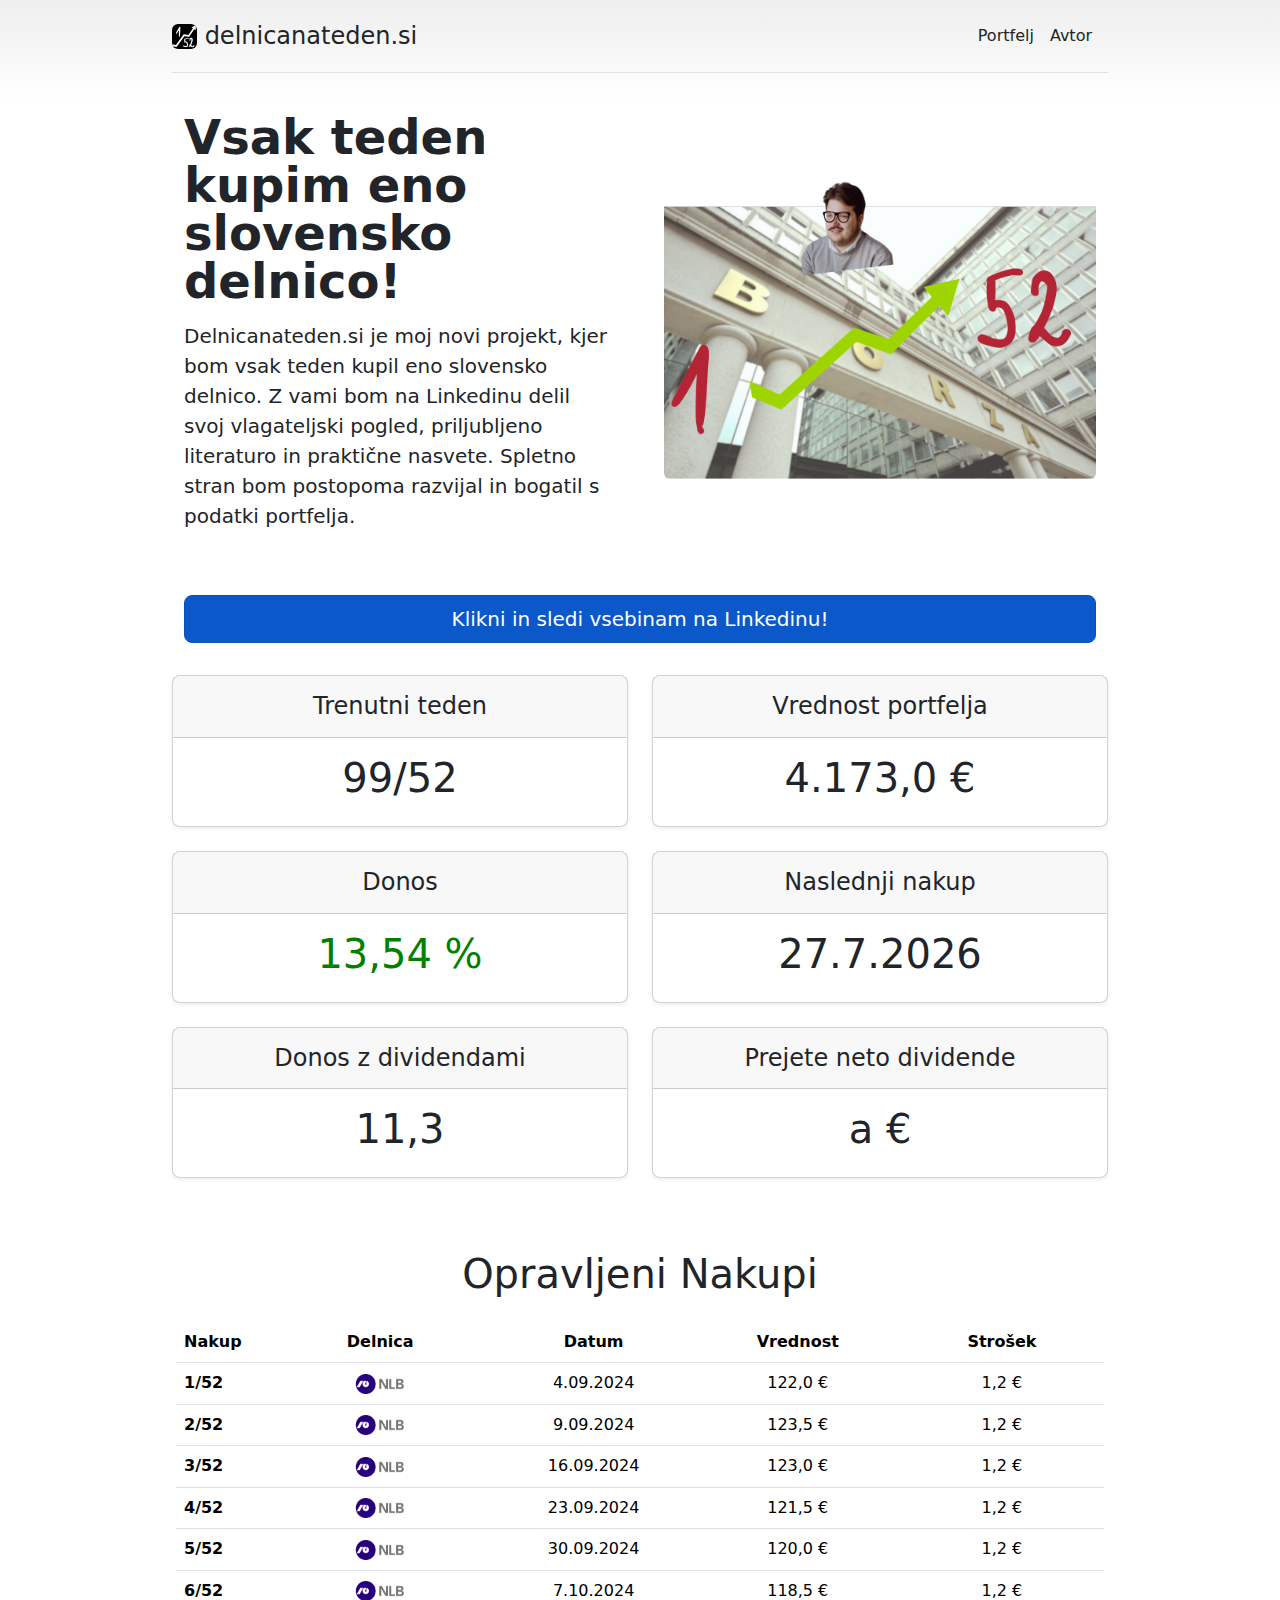
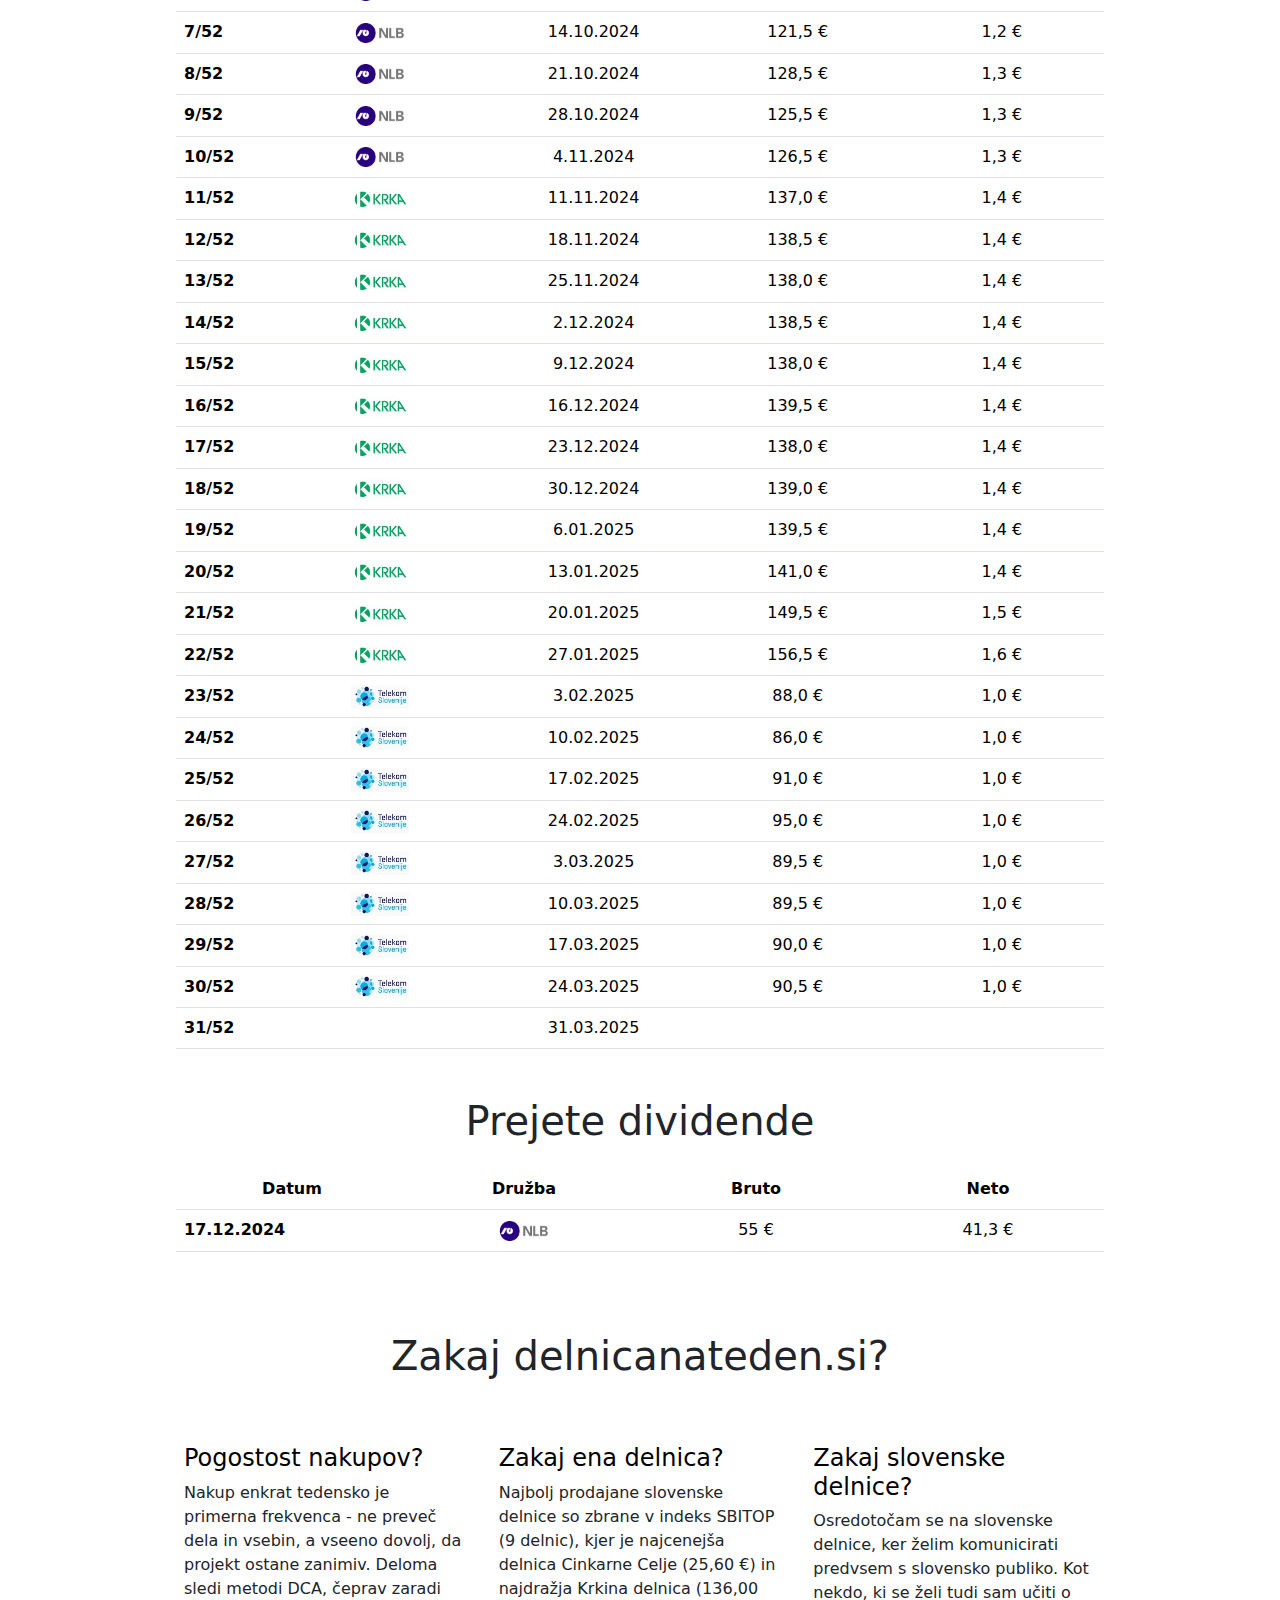
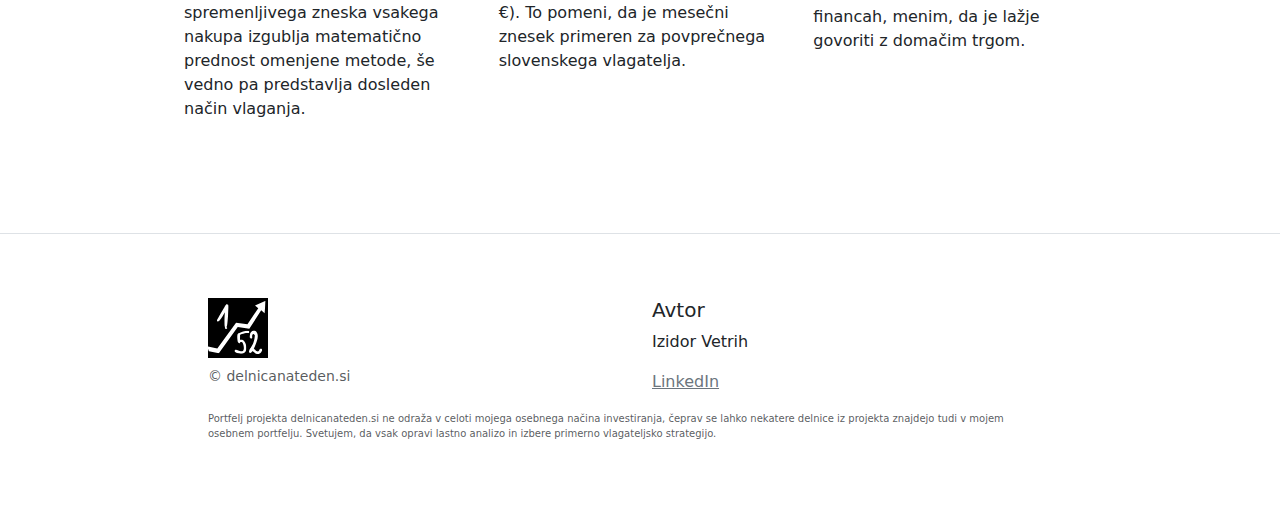
==== commit e630a131: "favicon" ====
--- a/index.html
+++ b/index.html
@@ -4,7 +4,7 @@
     <meta charset="UTF-8" />
     <meta name="viewport" content="width=device-width, initial-scale=1.0" />
     <title>delnicanateden.si</title>
-    <link rel="icon" type="image/x-icon" href="./sources/favicon.ico" />
+    <link rel="icon" type="image/x-icon" href="./sources/favicon.png" />
     <link
       href="https://cdn.jsdelivr.net/npm/bootstrap@5.3.3/dist/css/bootstrap.min.css"
       rel="stylesheet"
@@ -74,6 +74,18 @@
       </div>
     </section>
 
+    <div class="container col-xxl-8 px-4 py-3">
+      <div class="d-grid">
+        <a
+          href="https://www.linkedin.com/in/ivetrih/"
+          class="btn btn-primary btn-lg active"
+          role="button"
+          aria-pressed="true"
+          >Klikni in sledi vsebinam na Linkedinu!</a
+        >
+      </div>
+    </div>
+
     <section id="portfelj">
       <div class="container py-3">
         <div class="row row-cols-1 row-cols-md-2 mb-3 text-center">
@@ -115,7 +127,29 @@
                 <h4 class="my-0 fw-normal">Naslednji nakup</h4>
               </div>
               <div class="card-body">
-                <h1 class="card-title pricing-card-title">21.10.2024</h1>
+                <h1 class="card-title pricing-card-title">DD.MM.YYYY</h1>
+              </div>
+            </div>
+          </div>
+          <div class="col">
+            <div class="card mb-4 rounded-3 shadow-sm">
+              <div class="card-header py-3">
+                <h4 class="my-0 fw-normal">Donos z dividendami</h4>
+              </div>
+              <div class="card-body">
+                <h1 class="card-title pricing-card-title" id="totalYield">
+                  11,3
+                </h1>
+              </div>
+            </div>
+          </div>
+          <div class="col">
+            <div class="card mb-4 rounded-3 shadow-sm">
+              <div class="card-header py-3">
+                <h4 class="my-0 fw-normal">Prejete neto dividende</h4>
+              </div>
+              <div class="card-body">
+                <h1 class="card-title pricing-card-title">a €</h1>
               </div>
             </div>
           </div>
@@ -153,9 +187,6 @@
                 <td>123,5 €</td>
                 <td>1,2 €</td>
               </tr>
-            </tbody>
-
-            <tbody>
               <tr>
                 <th scope="row" class="text-start">3/52</th>
                 <td><img src="./sources/logo_NLB.png " class="logo" /></td>
@@ -358,6 +389,33 @@
                 <td>31.03.2025</td>
                 <td></td>
                 <td></td>
+              </tr>
+            </tbody>
+          </table>
+        </div>
+      </div>
+    </section>
+
+    <section id="nakupi">
+      <div class="container py-3 px-3">
+        <h2 class="display-6 text-center mb-4">Prejete dividende</h2>
+
+        <div class="table-responsive">
+          <table class="table text-center">
+            <thead>
+              <tr>
+                <th style="width: 25%" class="text-center">Datum</th>
+                <th style="width: 25%">Družba</th>
+                <th style="width: 25%">Bruto</th>
+                <th style="width: 25%">Neto</th>
+              </tr>
+            </thead>
+            <tbody>
+              <tr>
+                <th scope="row" class="text-start">17.12.2024</th>
+                <td><img src="./sources/logo_NLB.png " class="logo" /></td>
+                <td>55 €</td>
+                <td>41,3 €</td>
               </tr>
             </tbody>
           </table>
@@ -397,8 +455,8 @@
               <h3 class="fs-4 text-body-emphasis">Zakaj slovenske delnice?</h3>
               <p>
                 Osredotočam se na slovenske delnice, ker želim komunicirati
-                predvsem s slovensko publiko. Kot nekdo, ki se želi tudi sam učiti o
-                financah, menim, da je lažje govoriti z domačim trgom.
+                predvsem s slovensko publiko. Kot nekdo, ki se želi tudi sam
+                učiti o financah, menim, da je lažje govoriti z domačim trgom.
               </p>
             </div>
           </div>
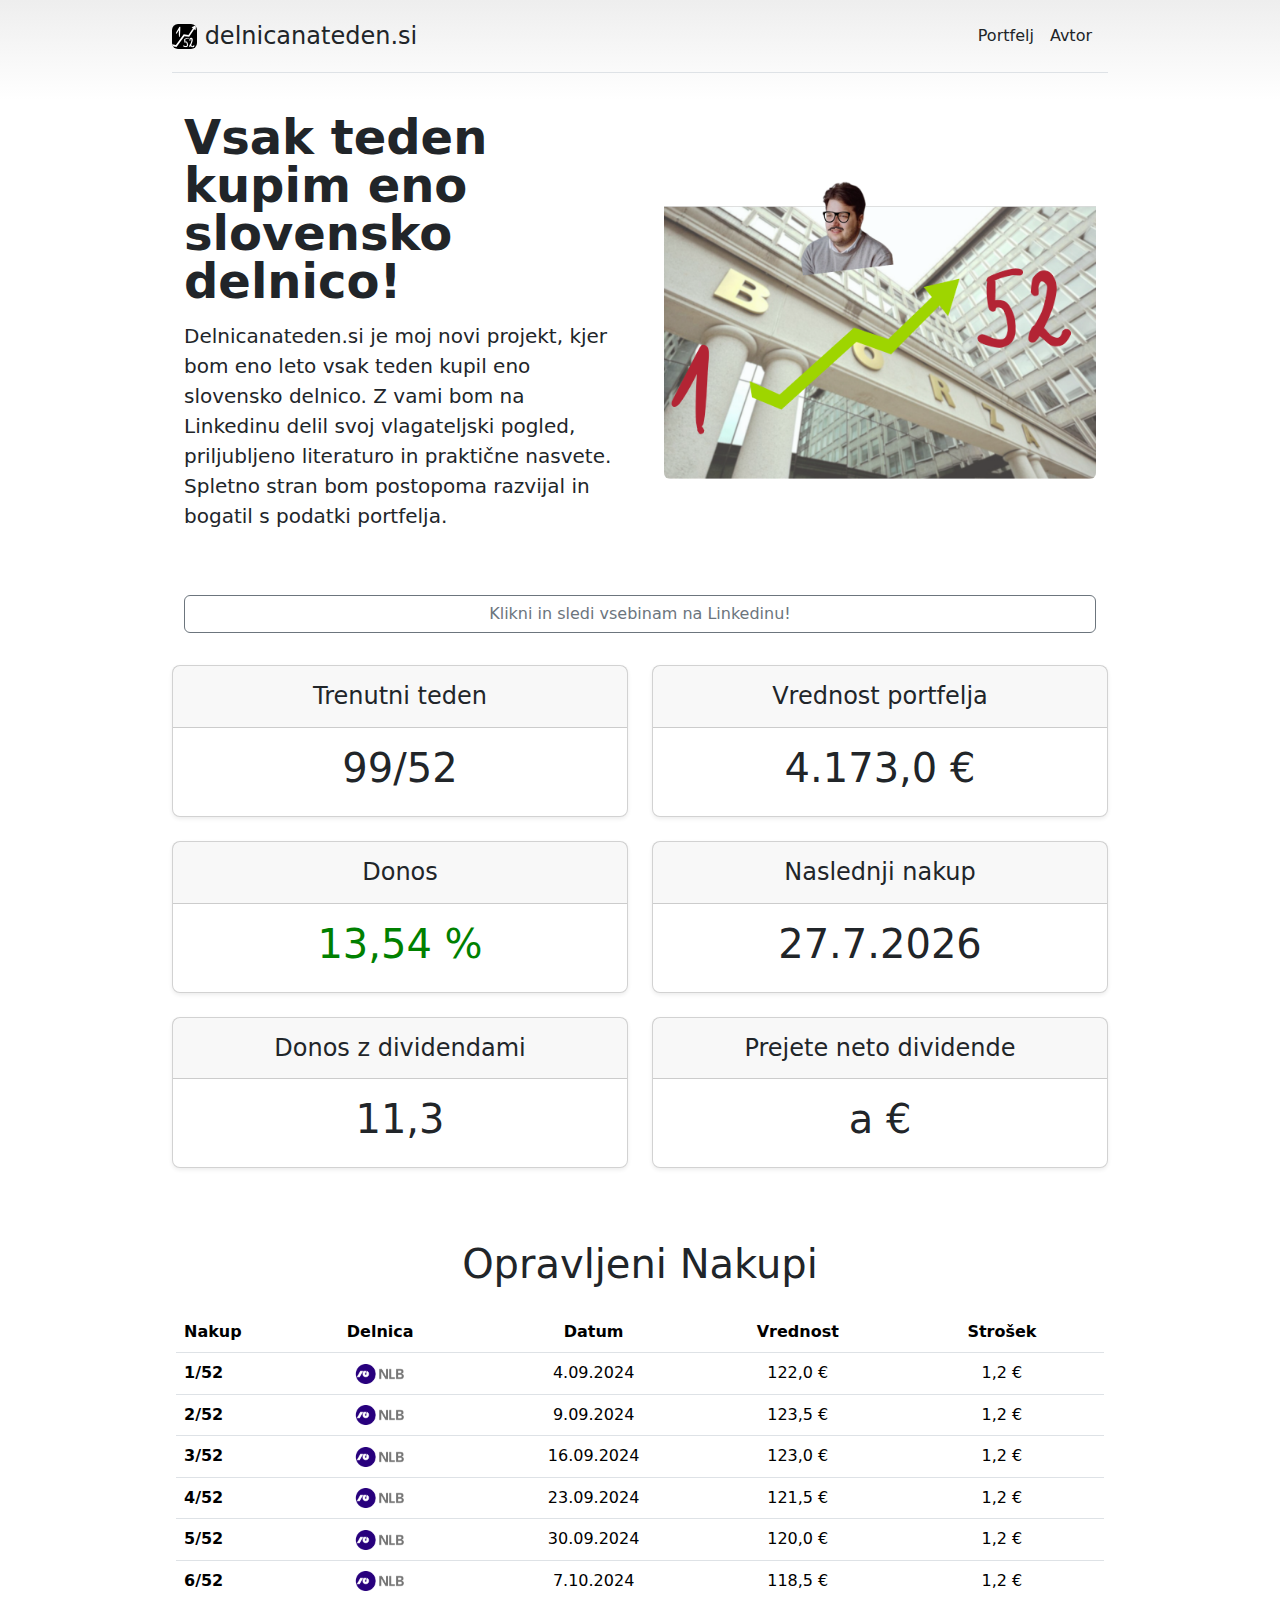
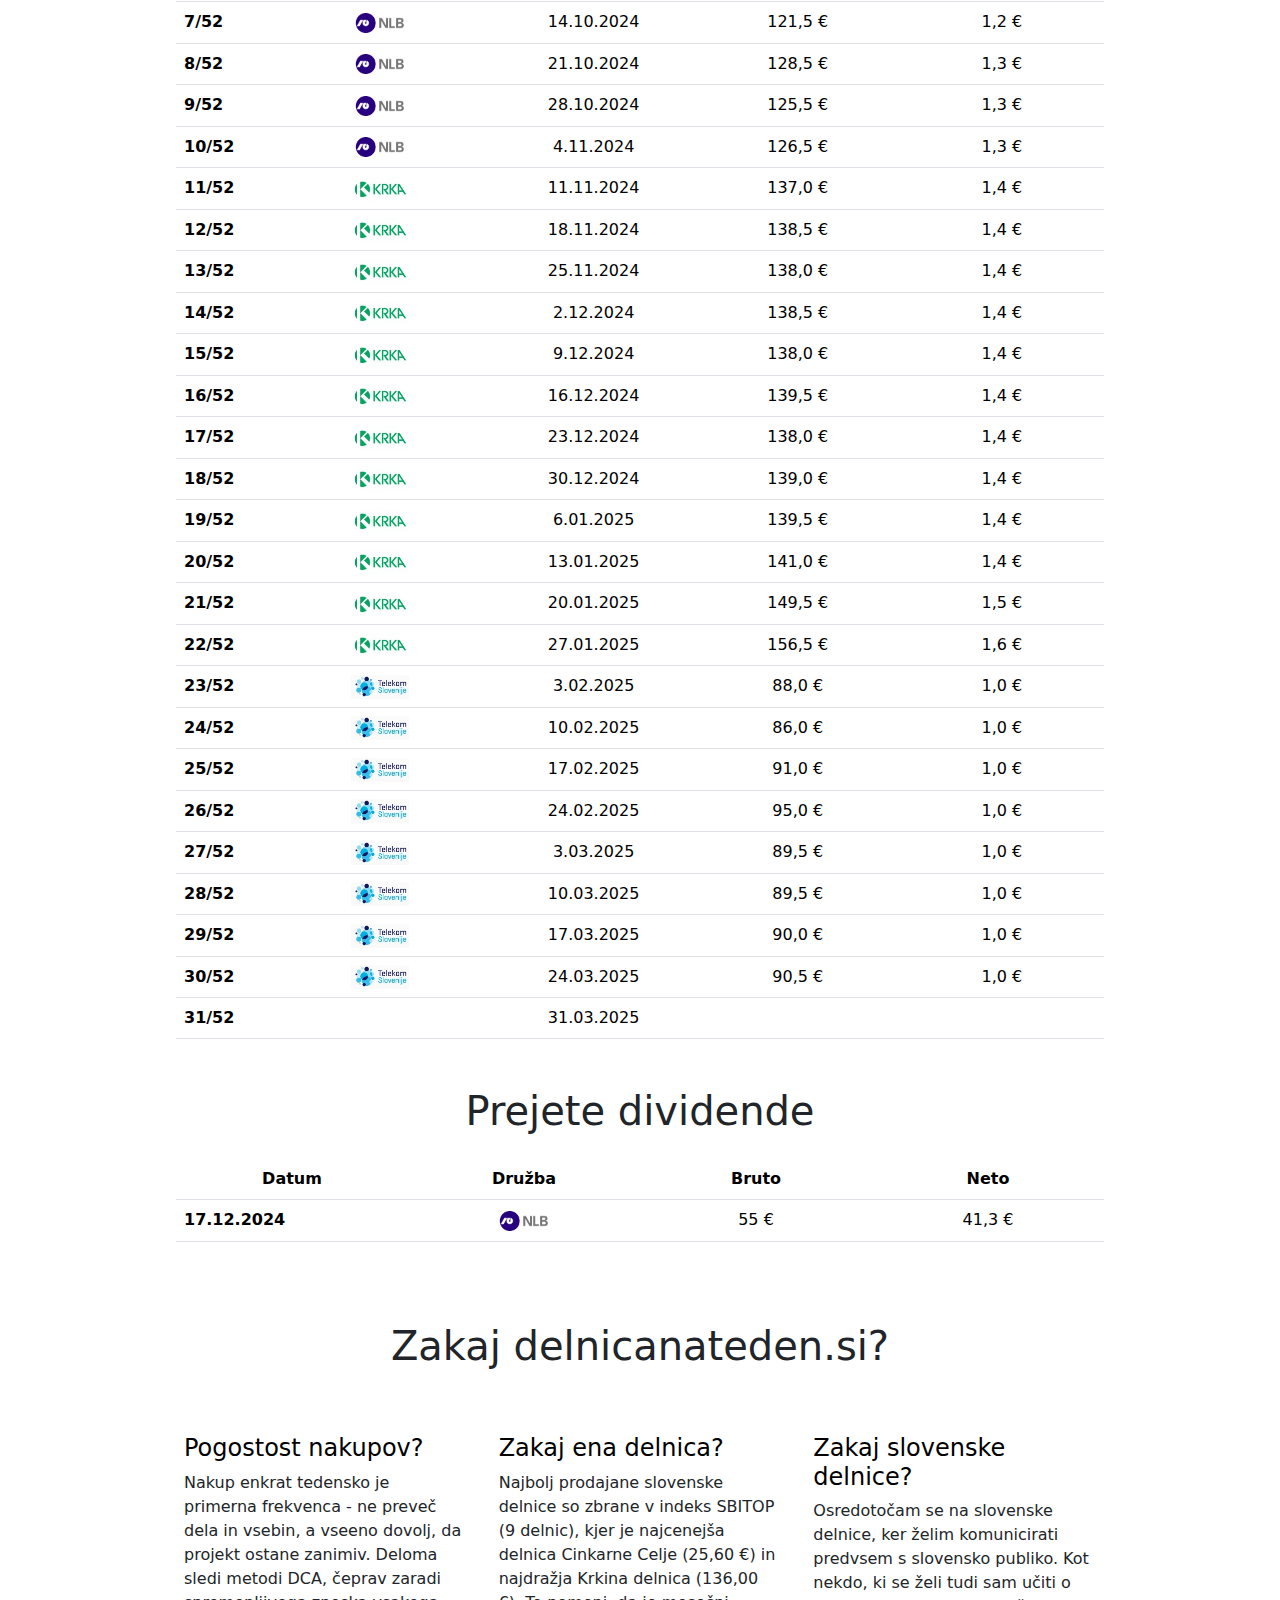
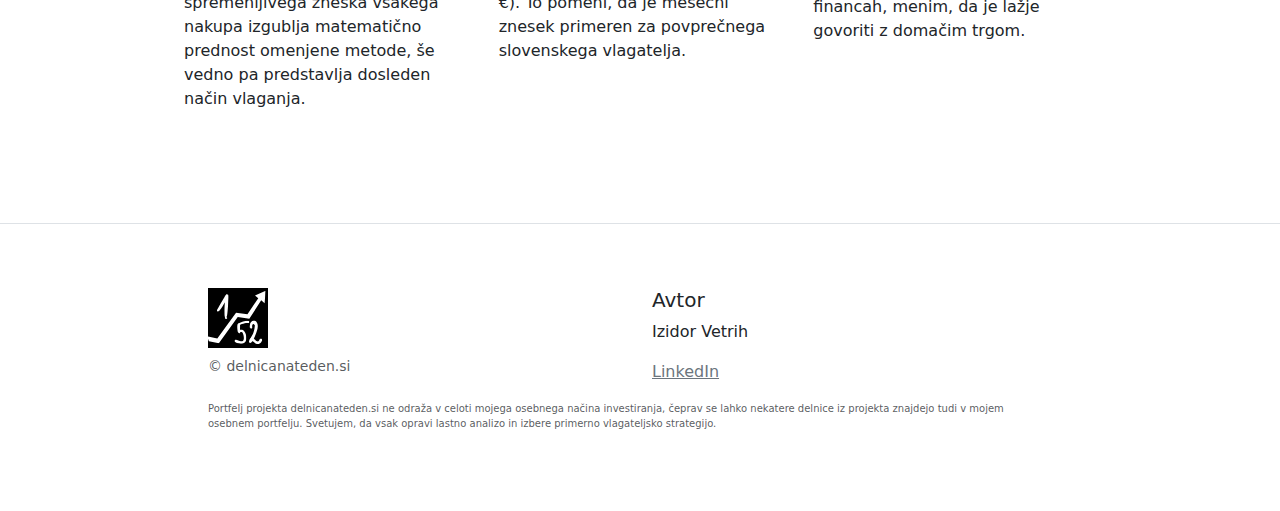
==== commit afbe55c2: "btn" ====
--- a/index.html
+++ b/index.html
@@ -63,7 +63,7 @@
               Vsak teden kupim eno slovensko delnico!
             </h1>
             <p class="lead">
-              Delnicanateden.si je moj novi projekt, kjer bom vsak teden kupil
+              Delnicanateden.si je moj novi projekt, kjer bom eno leto vsak teden kupil
               eno slovensko delnico. Z vami bom na Linkedinu delil svoj
               vlagateljski pogled, priljubljeno literaturo in praktične nasvete.
               Spletno stran bom postopoma razvijal in bogatil s podatki
@@ -78,7 +78,7 @@
       <div class="d-grid">
         <a
           href="https://www.linkedin.com/in/ivetrih/"
-          class="btn btn-primary btn-lg active"
+          class="btn btn-outline-secondary"
           role="button"
           aria-pressed="true"
           >Klikni in sledi vsebinam na Linkedinu!</a
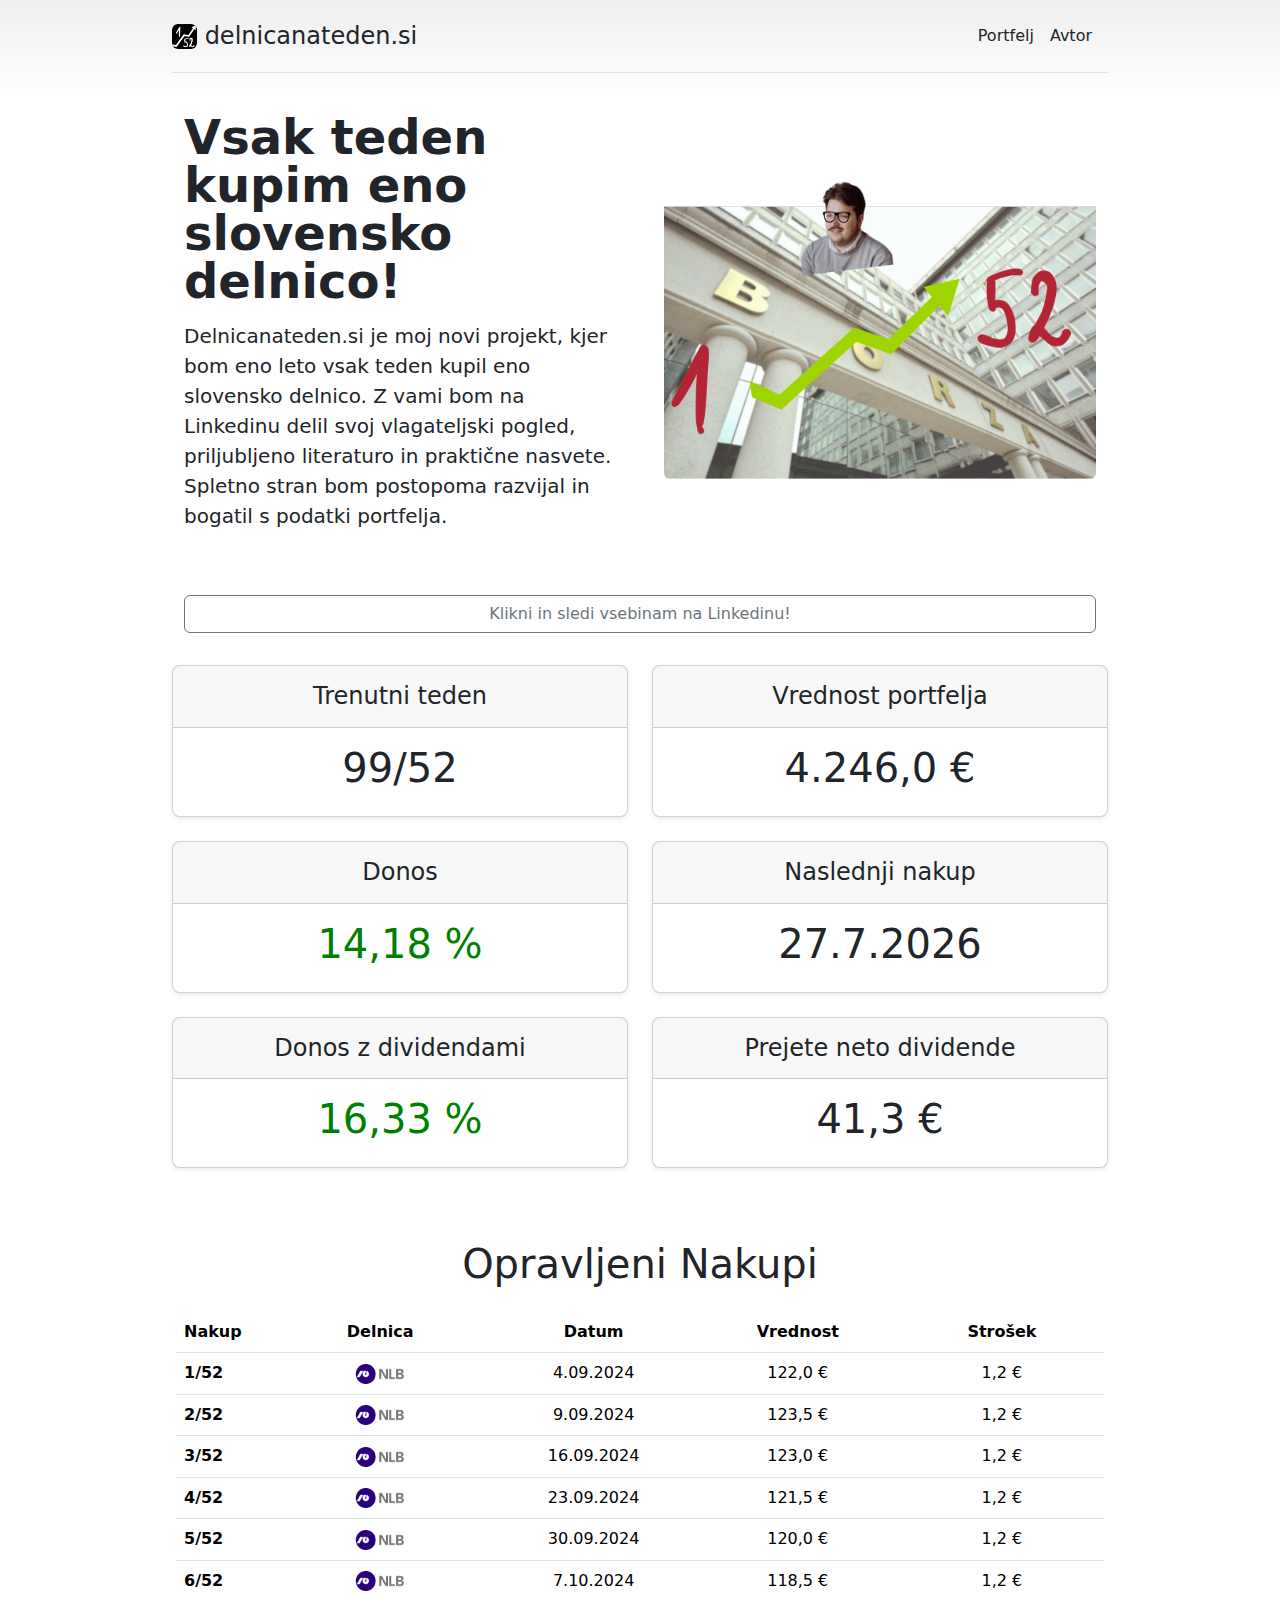
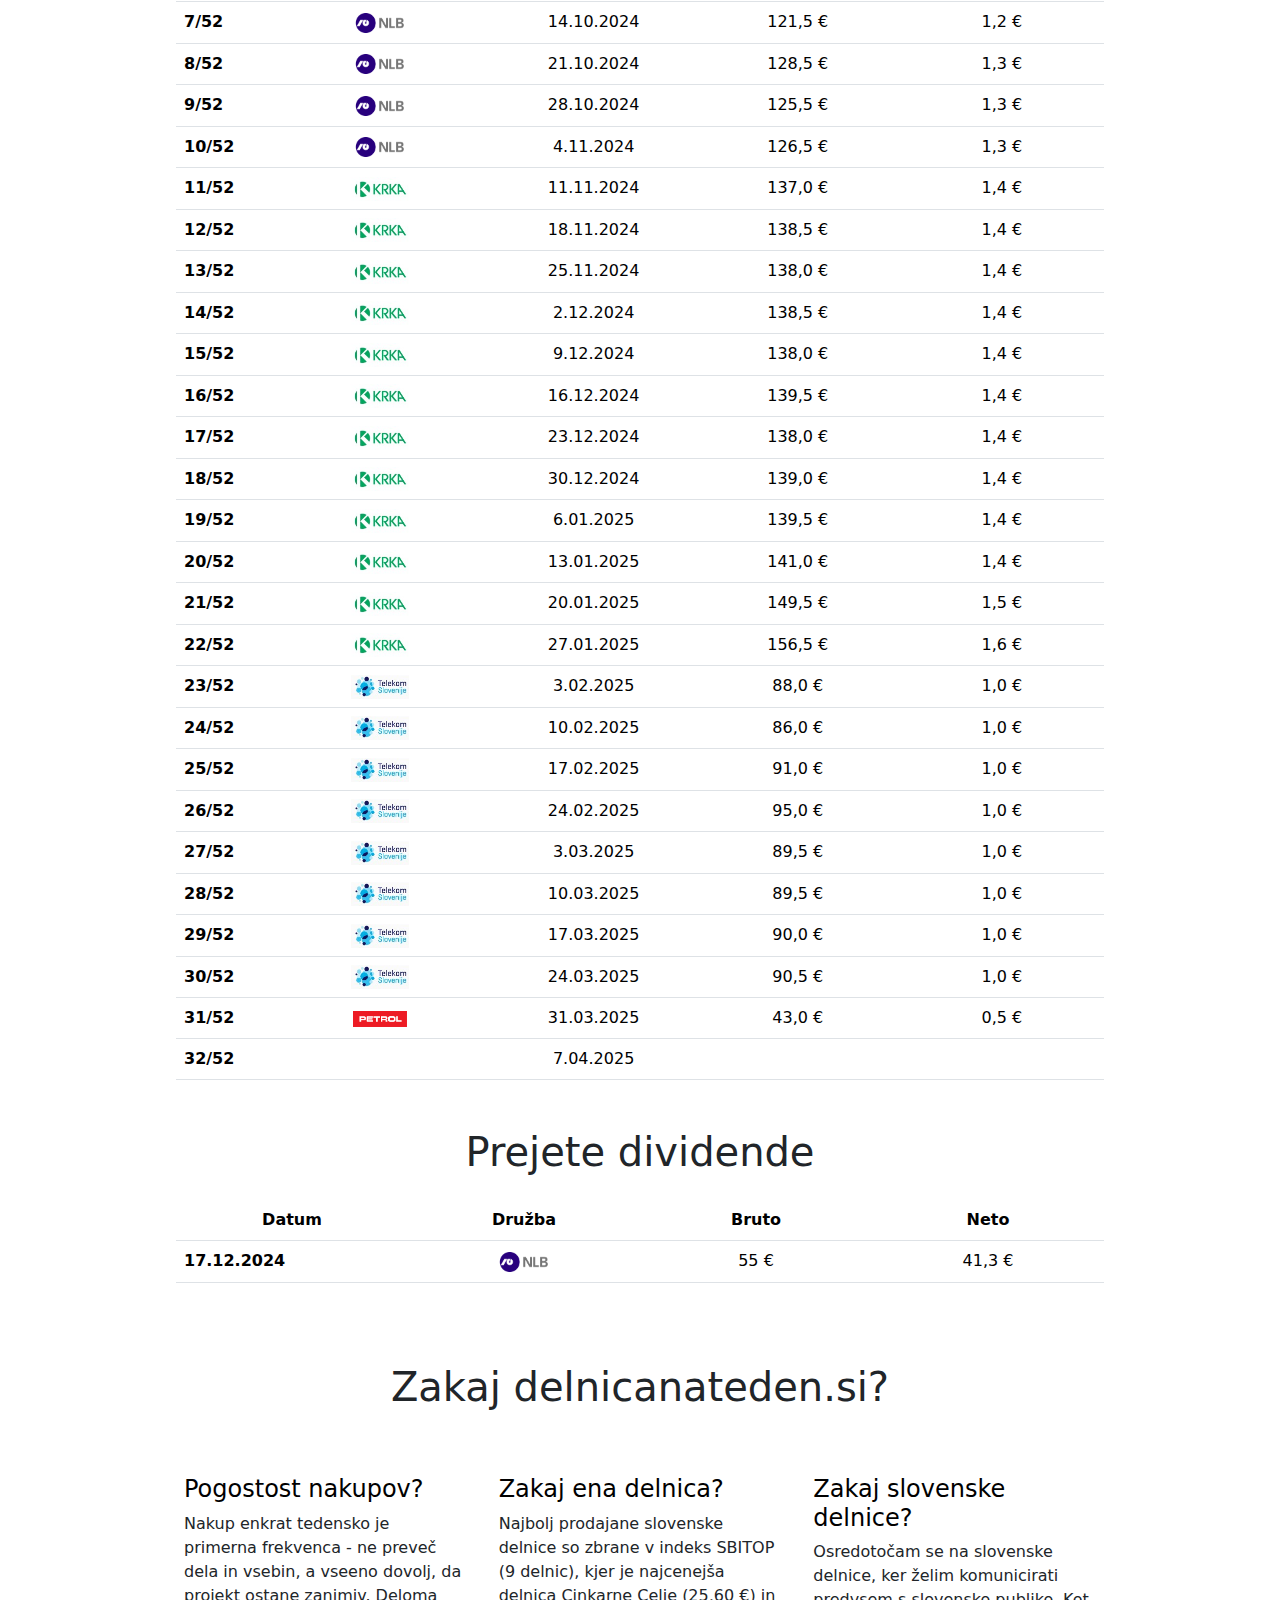
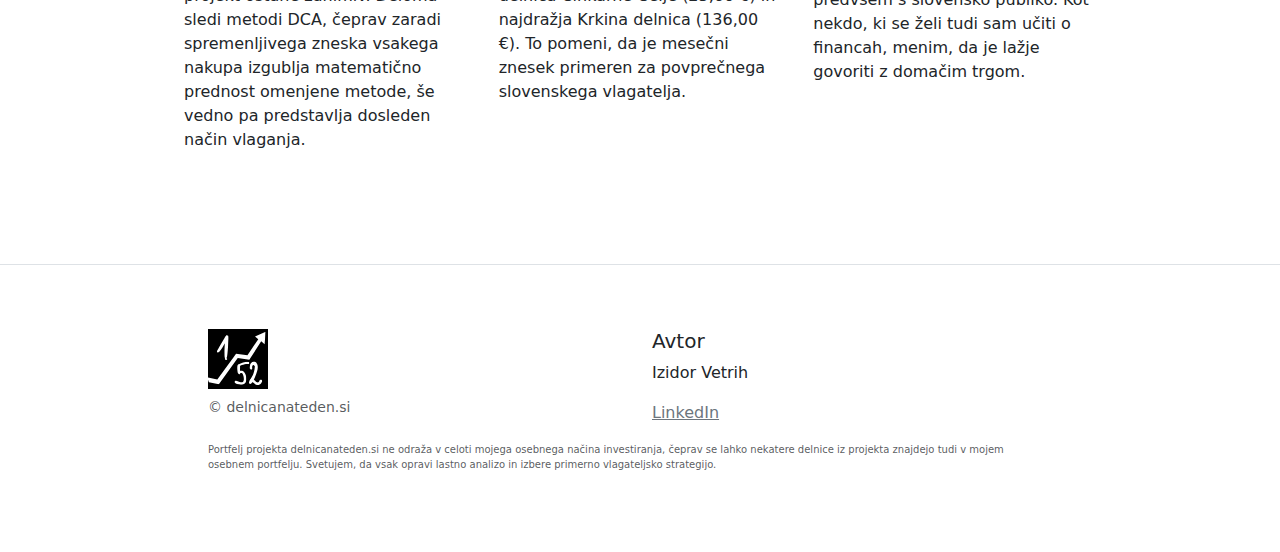
==== commit 24dd1764: "html" ====
--- a/index.html
+++ b/index.html
@@ -385,8 +385,15 @@
               </tr>
               <tr>
                 <th scope="row" class="text-start">31/52</th>
+                <td><img src="./sources/logo_PTEG.png" class="logo2" /></td>
+                <td>31.03.2025</td>
+                <td>43,0 €</td>
+                <td>0,5 €</td>
+              </tr>
+              <tr>
+                <th scope="row" class="text-start">32/52</th>
                 <td></td>
-                <td>31.03.2025</td>
+                <td>7.04.2025</td>
                 <td></td>
                 <td></td>
               </tr>
--- a/styles.css
+++ b/styles.css
@@ -10,6 +10,10 @@
   height: 24px;
 }
 
+.logo2 {
+  width: 54px;
+}
+
 #disclaimer {
   font-size: x-small;
 }
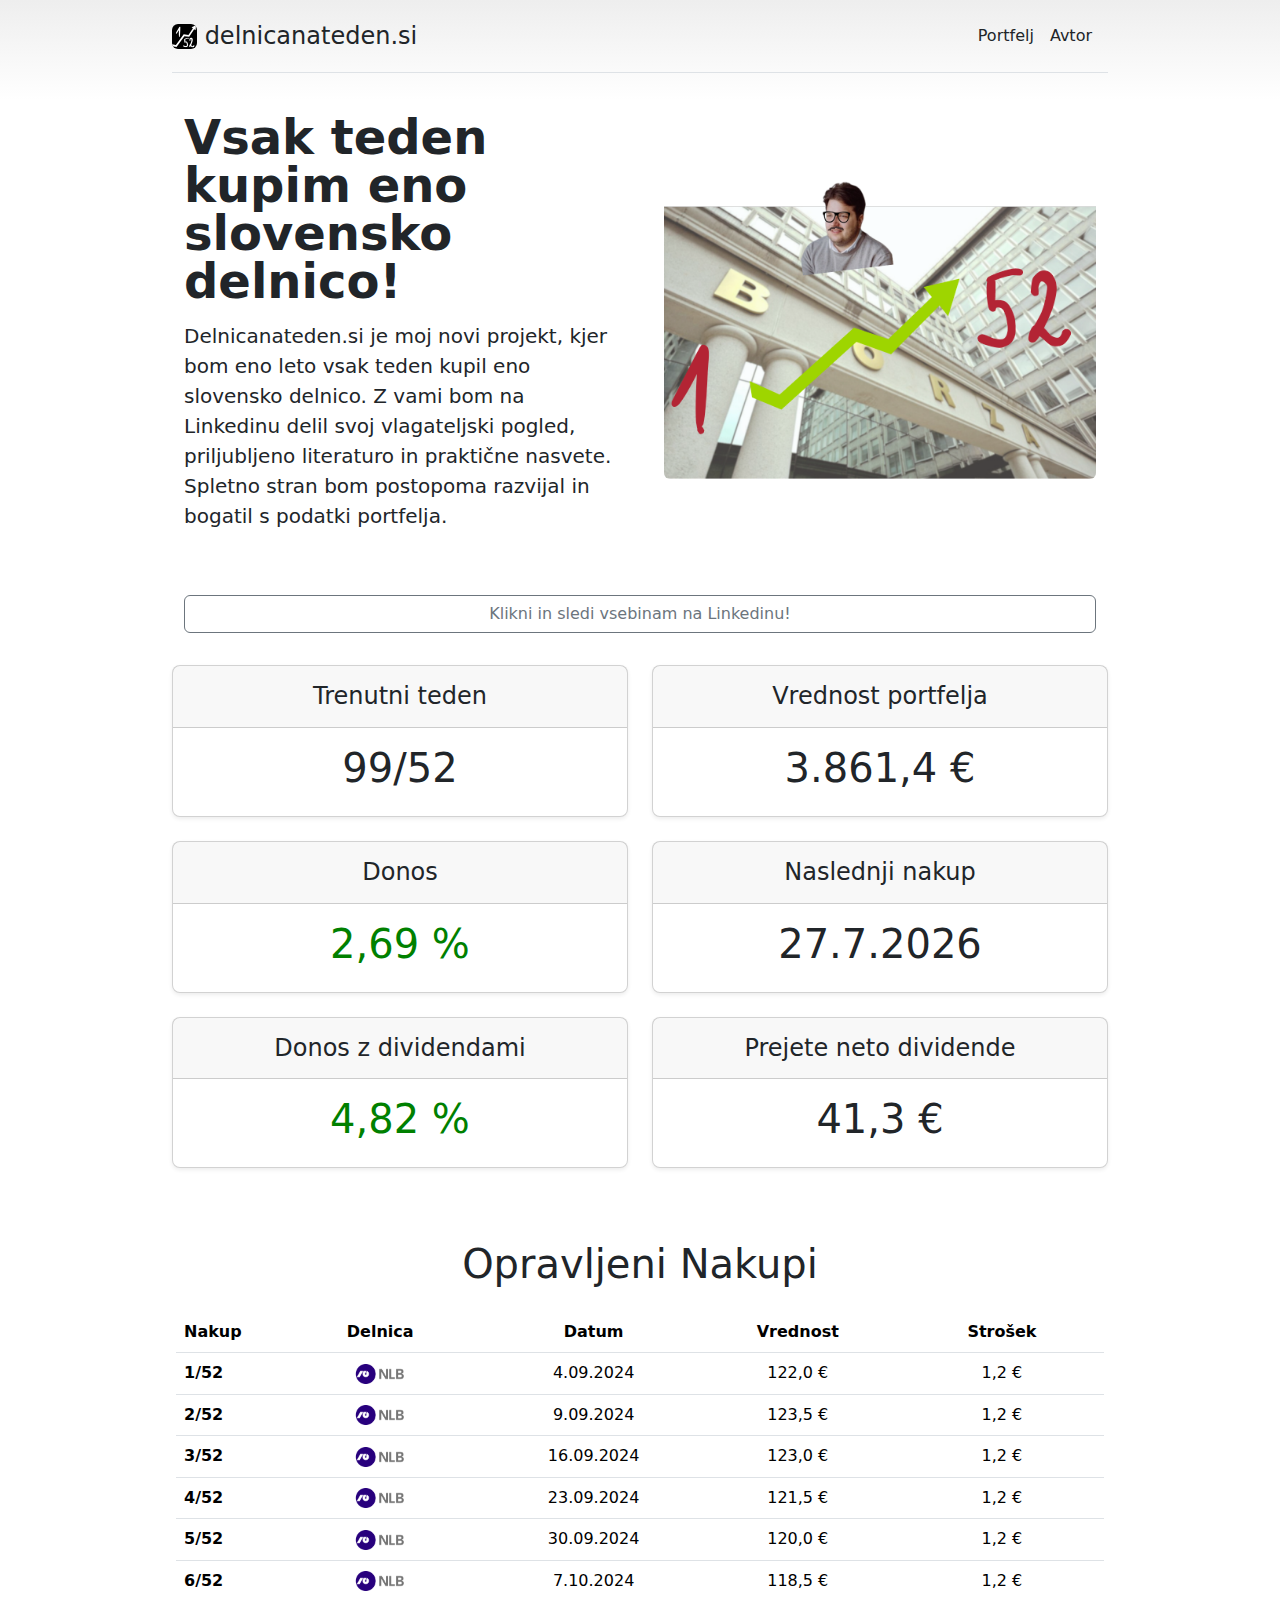
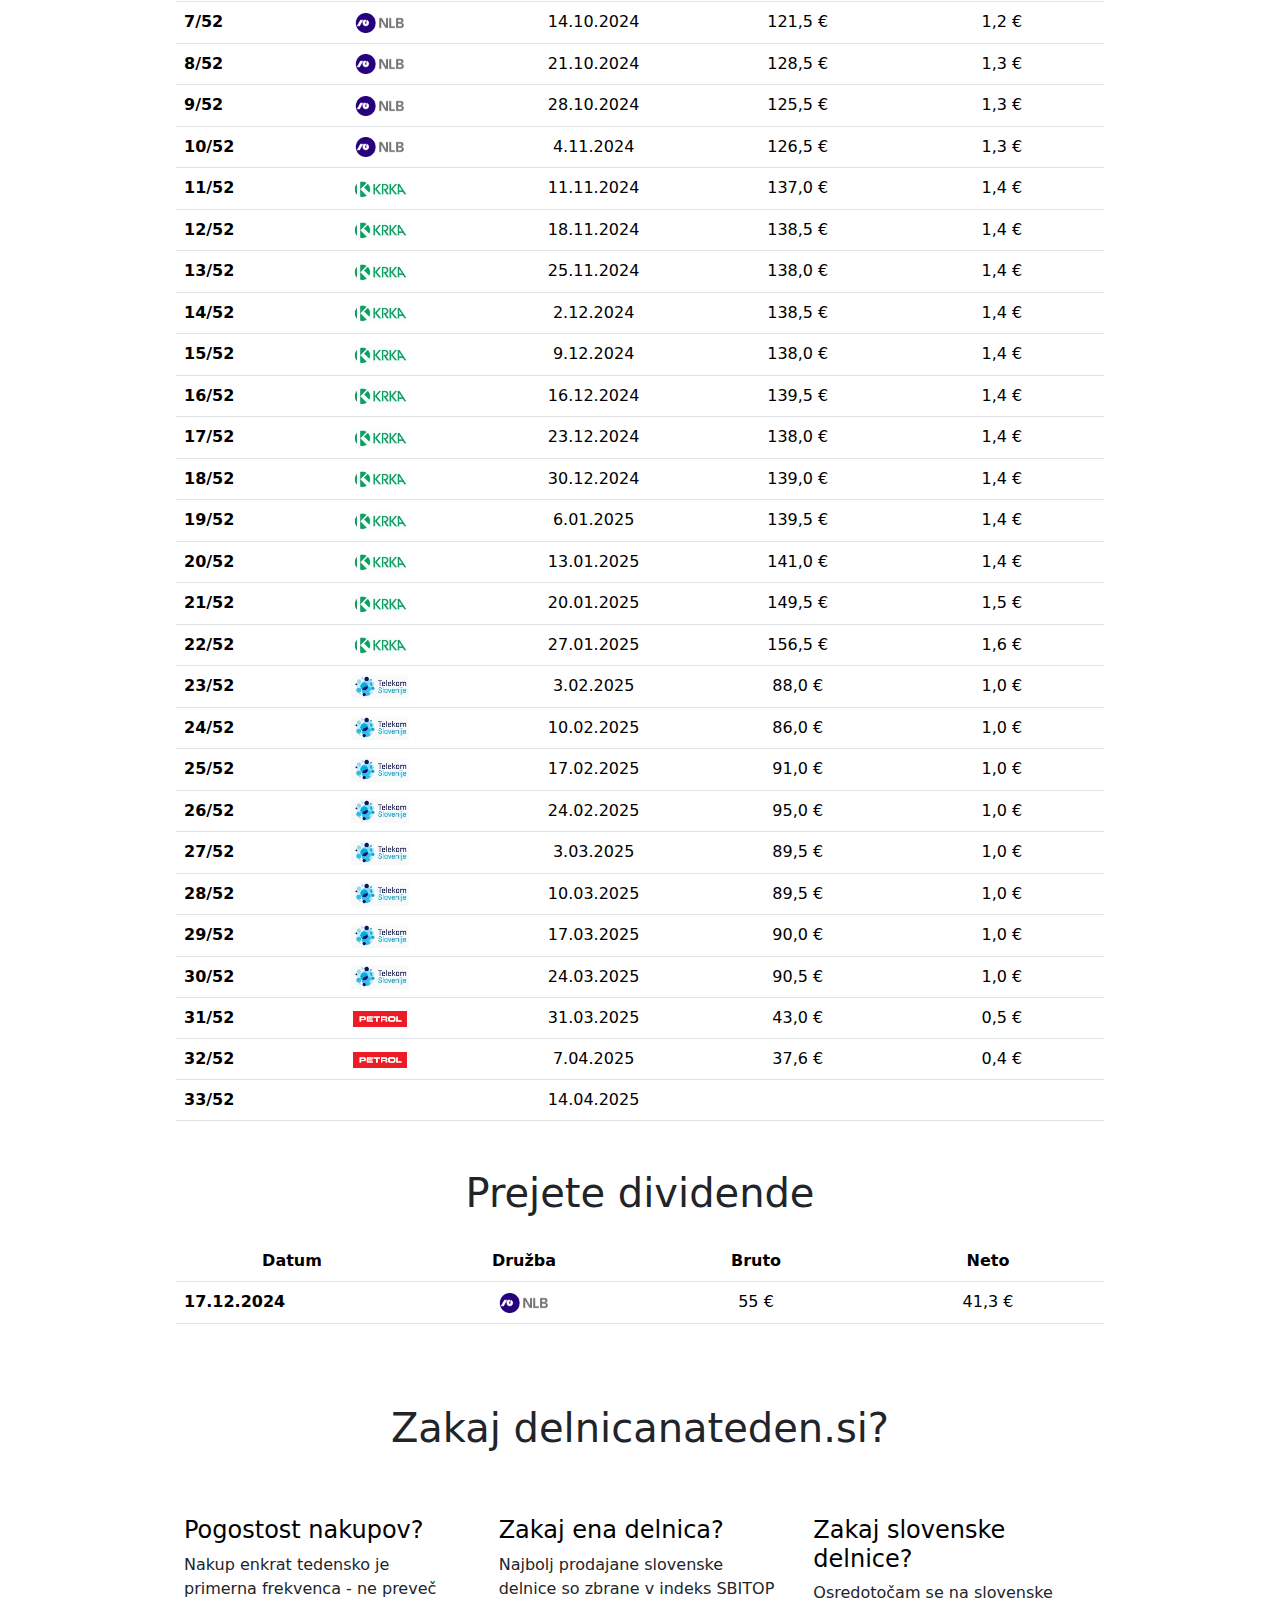
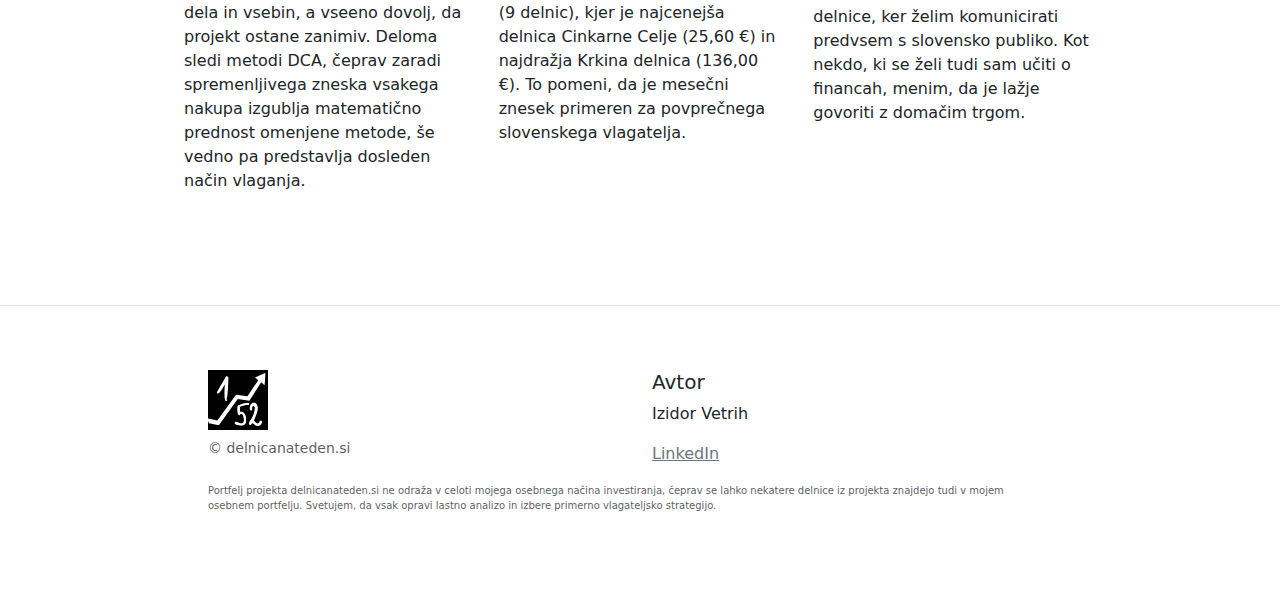
==== commit 9a0c1542: "js update simple yield" ====
--- a/index.html
+++ b/index.html
@@ -63,10 +63,10 @@
               Vsak teden kupim eno slovensko delnico!
             </h1>
             <p class="lead">
-              Delnicanateden.si je moj novi projekt, kjer bom eno leto vsak teden kupil
-              eno slovensko delnico. Z vami bom na Linkedinu delil svoj
-              vlagateljski pogled, priljubljeno literaturo in praktične nasvete.
-              Spletno stran bom postopoma razvijal in bogatil s podatki
+              Delnicanateden.si je moj novi projekt, kjer bom eno leto vsak
+              teden kupil eno slovensko delnico. Z vami bom na Linkedinu delil
+              svoj vlagateljski pogled, priljubljeno literaturo in praktične
+              nasvete. Spletno stran bom postopoma razvijal in bogatil s podatki
               portfelja.
             </p>
           </div>
@@ -392,8 +392,15 @@
               </tr>
               <tr>
                 <th scope="row" class="text-start">32/52</th>
+                <td><img src="./sources/logo_PTEG.png" class="logo2" /></td>
+                <td>7.04.2025</td>
+                <td>37,6 €</td>
+                <td>0,4 €</td>
+              </tr>
+              <tr>
+                <th scope="row" class="text-start">33/52</th>
                 <td></td>
-                <td>7.04.2025</td>
+                <td>14.04.2025</td>
                 <td></td>
                 <td></td>
               </tr>
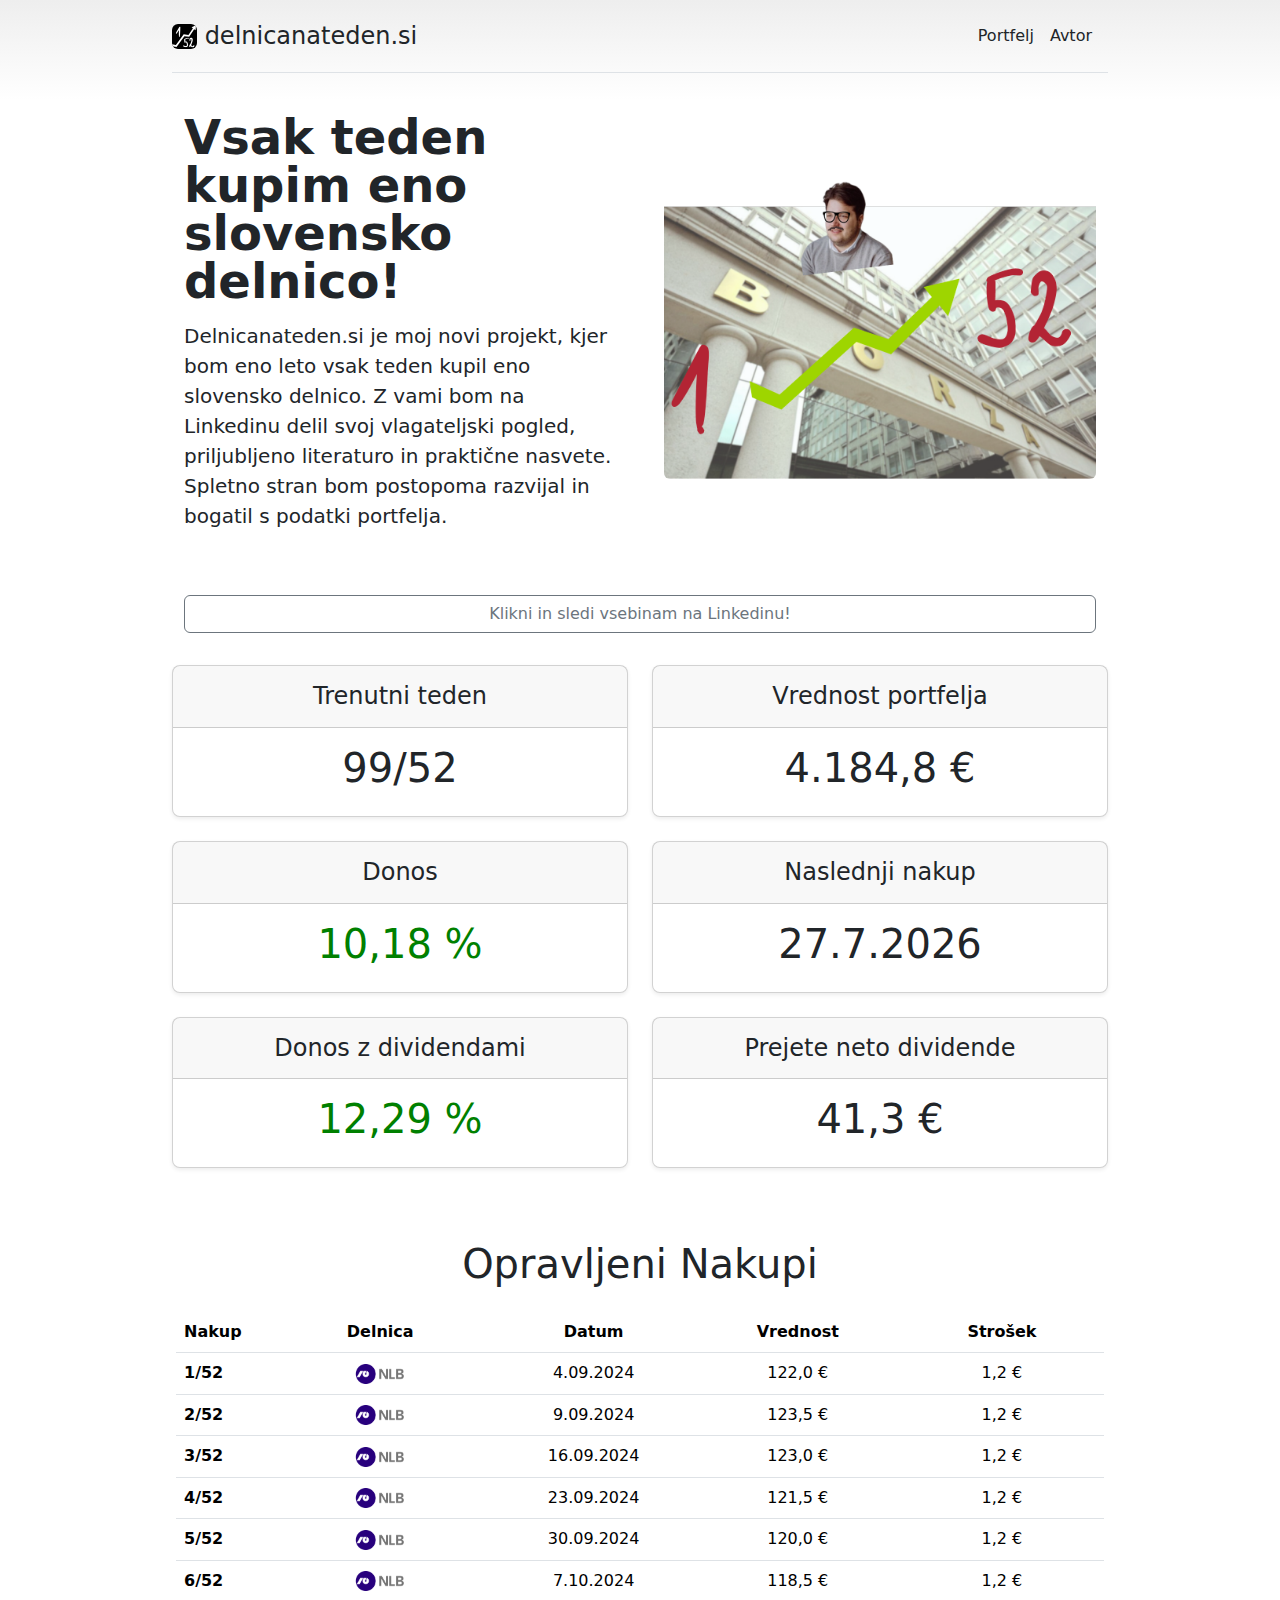
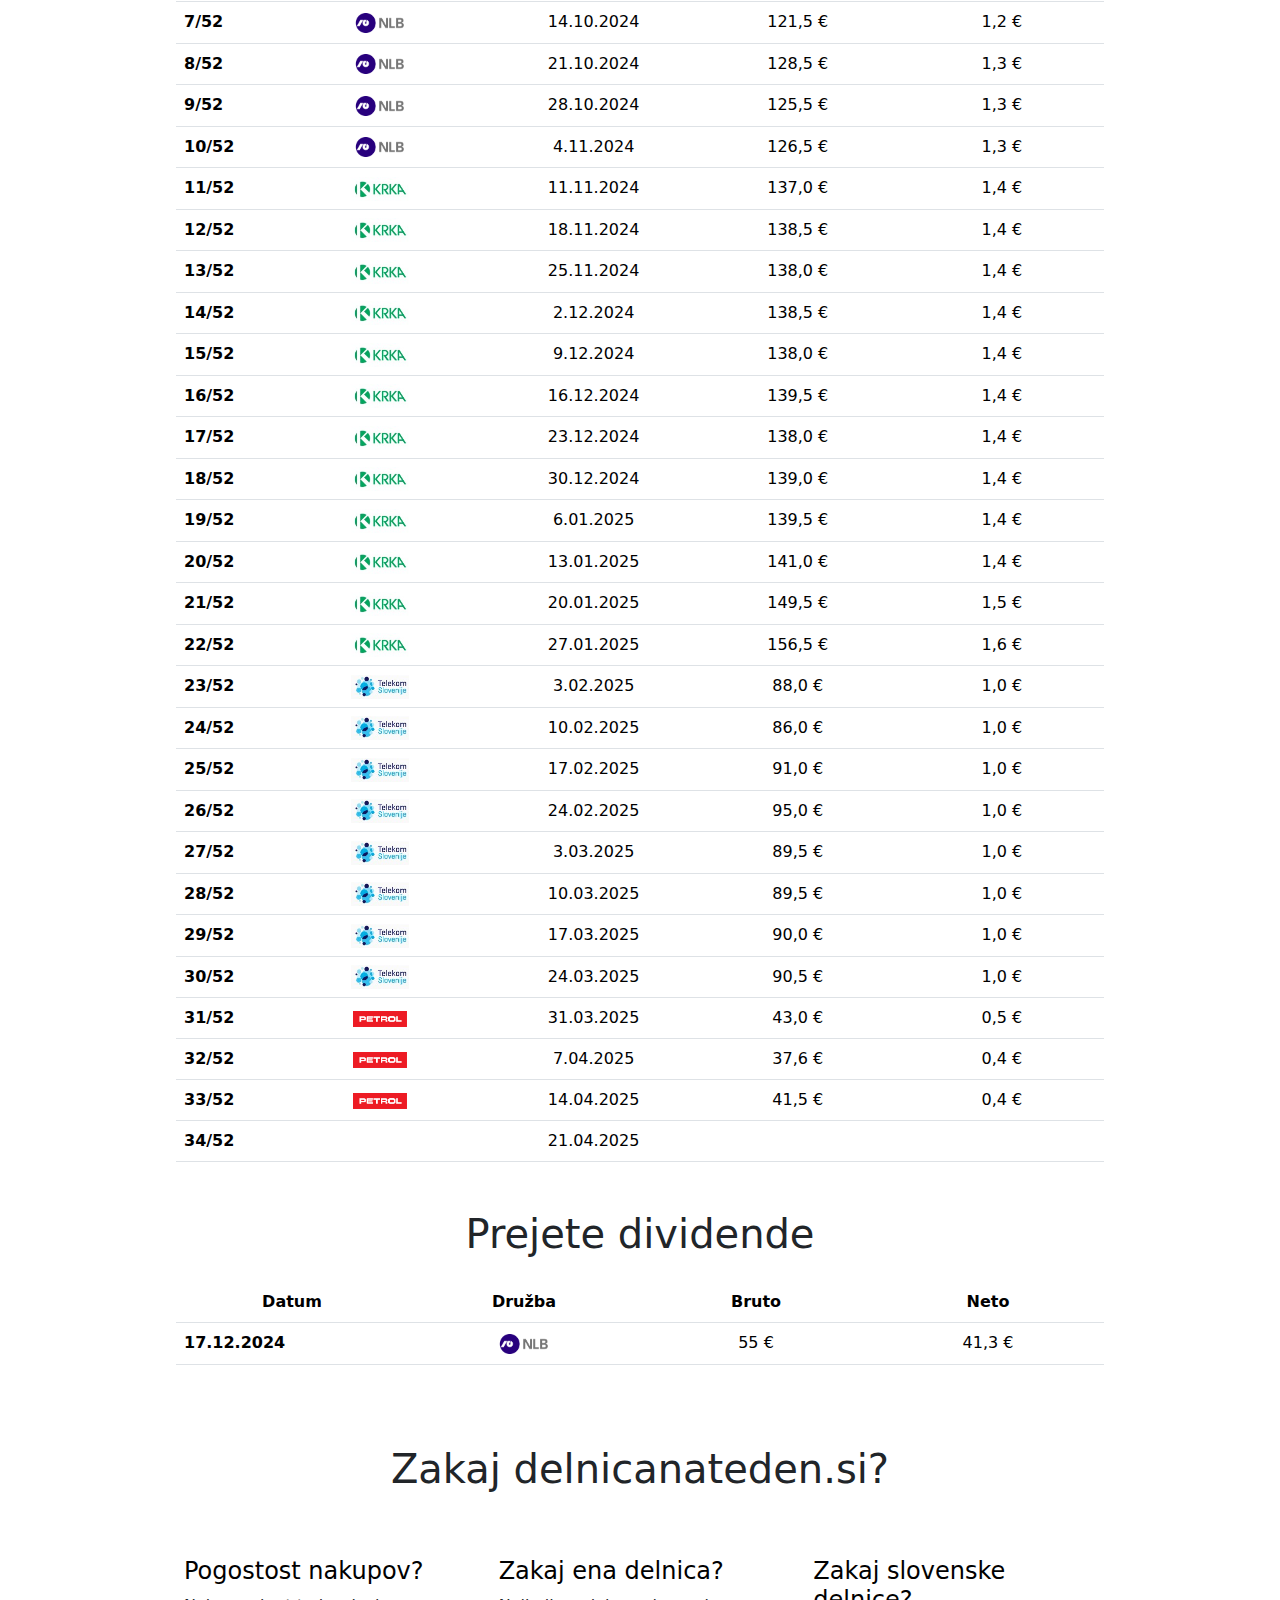
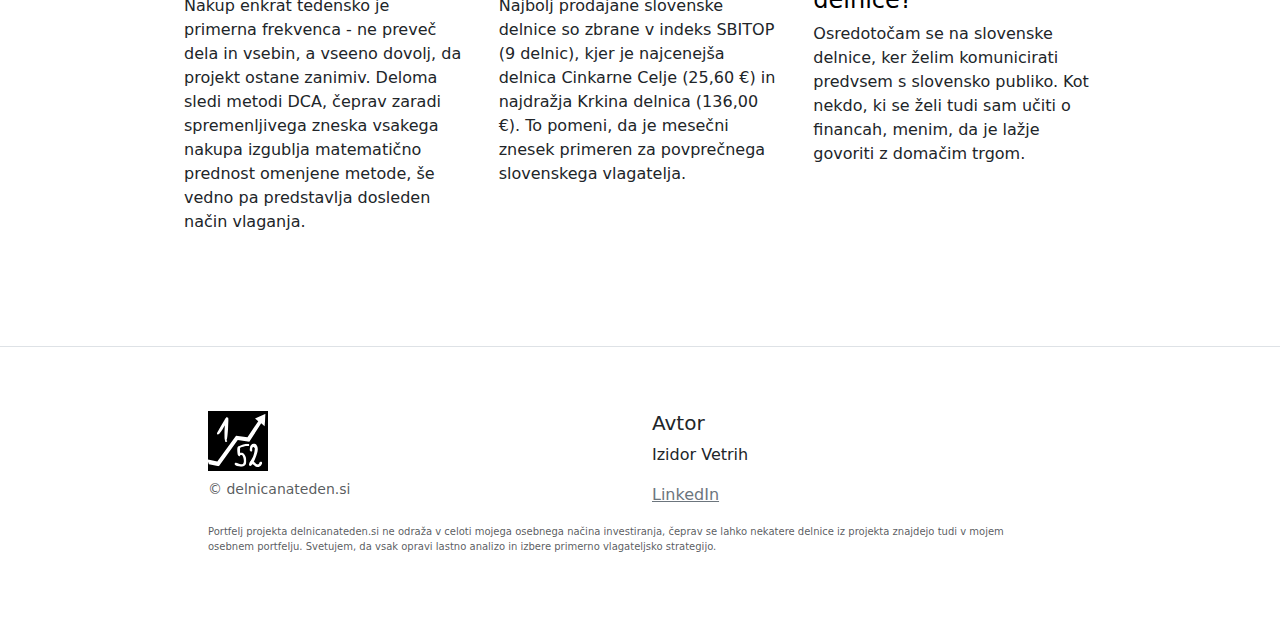
==== commit e3dc3827: "update" ====
--- a/index.html
+++ b/index.html
@@ -399,8 +399,15 @@
               </tr>
               <tr>
                 <th scope="row" class="text-start">33/52</th>
+                <td><img src="./sources/logo_PTEG.png" class="logo2" /></td>
+                <td>14.04.2025</td>
+                <td>41,5 €</td>
+                <td>0,4 €</td>
+              </tr>
+              <tr>
+                <th scope="row" class="text-start">34/52</th>
                 <td></td>
-                <td>14.04.2025</td>
+                <td>21.04.2025</td>
                 <td></td>
                 <td></td>
               </tr>
